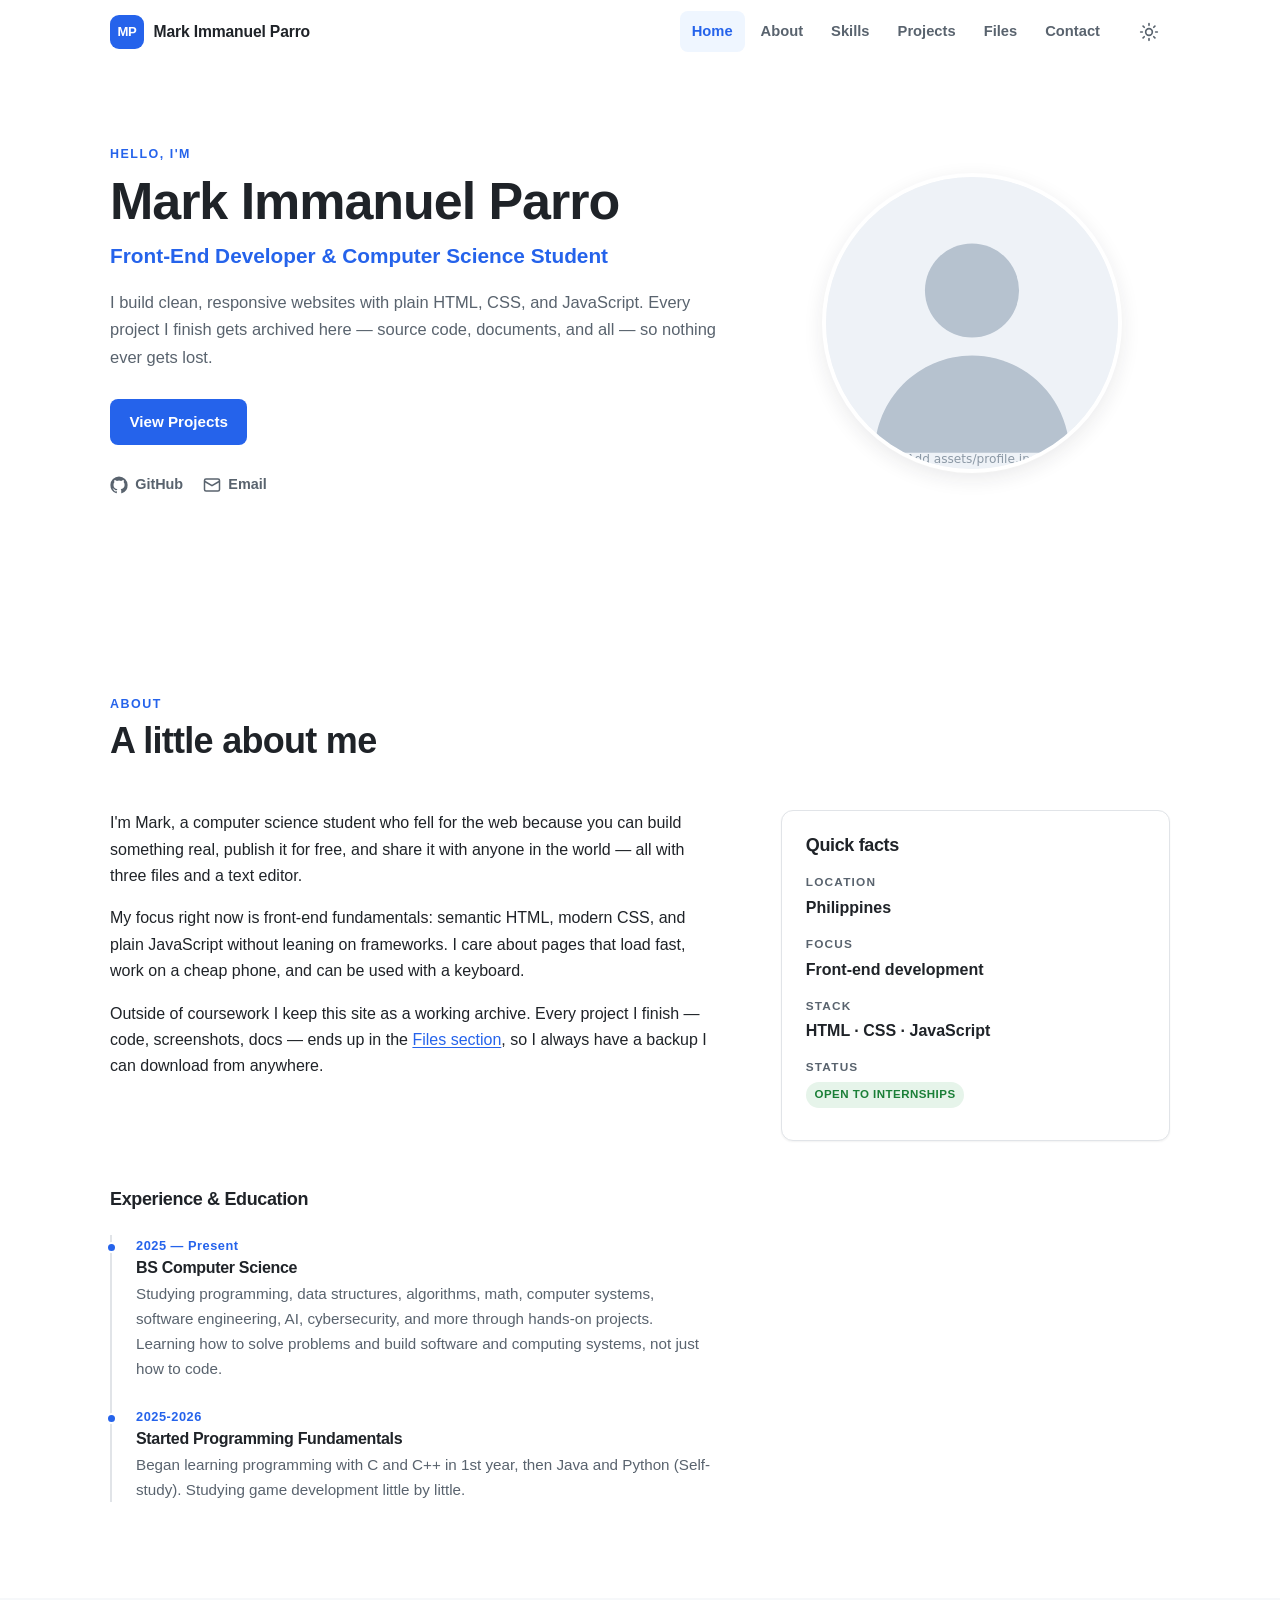
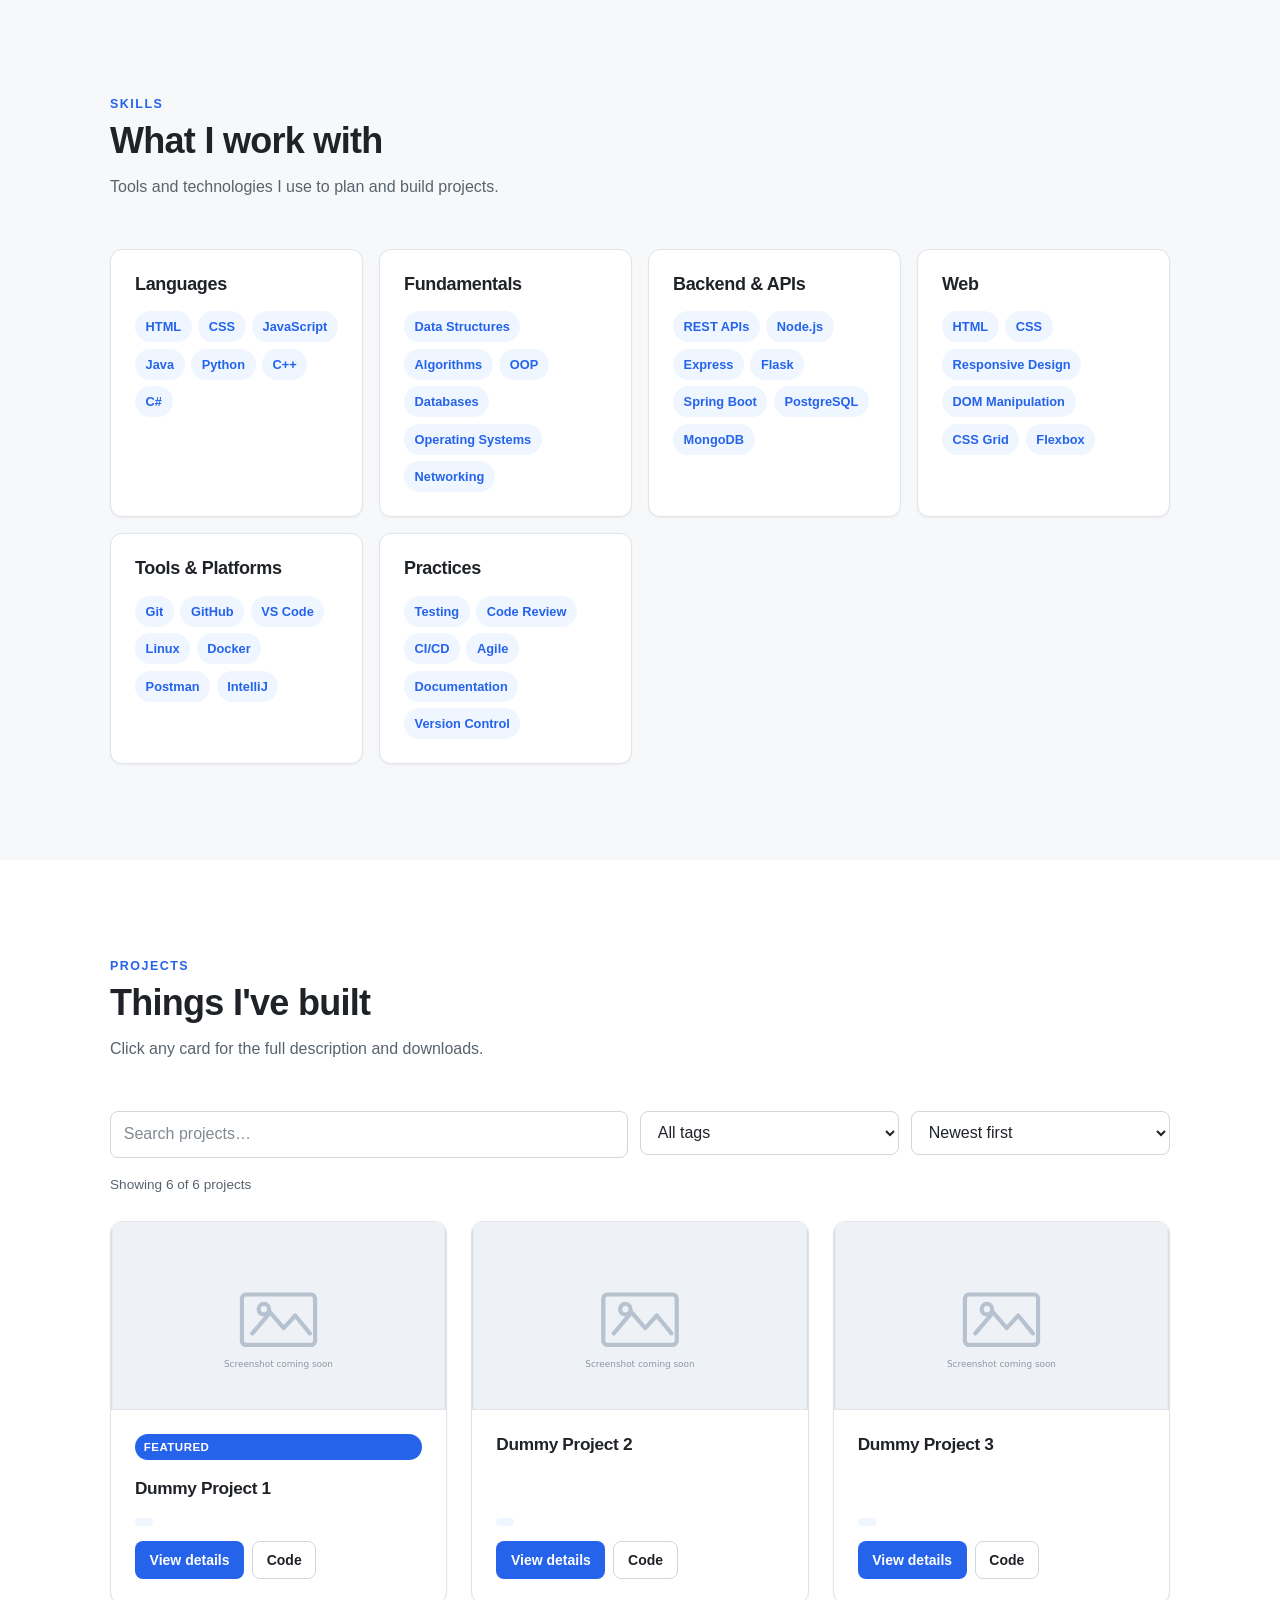
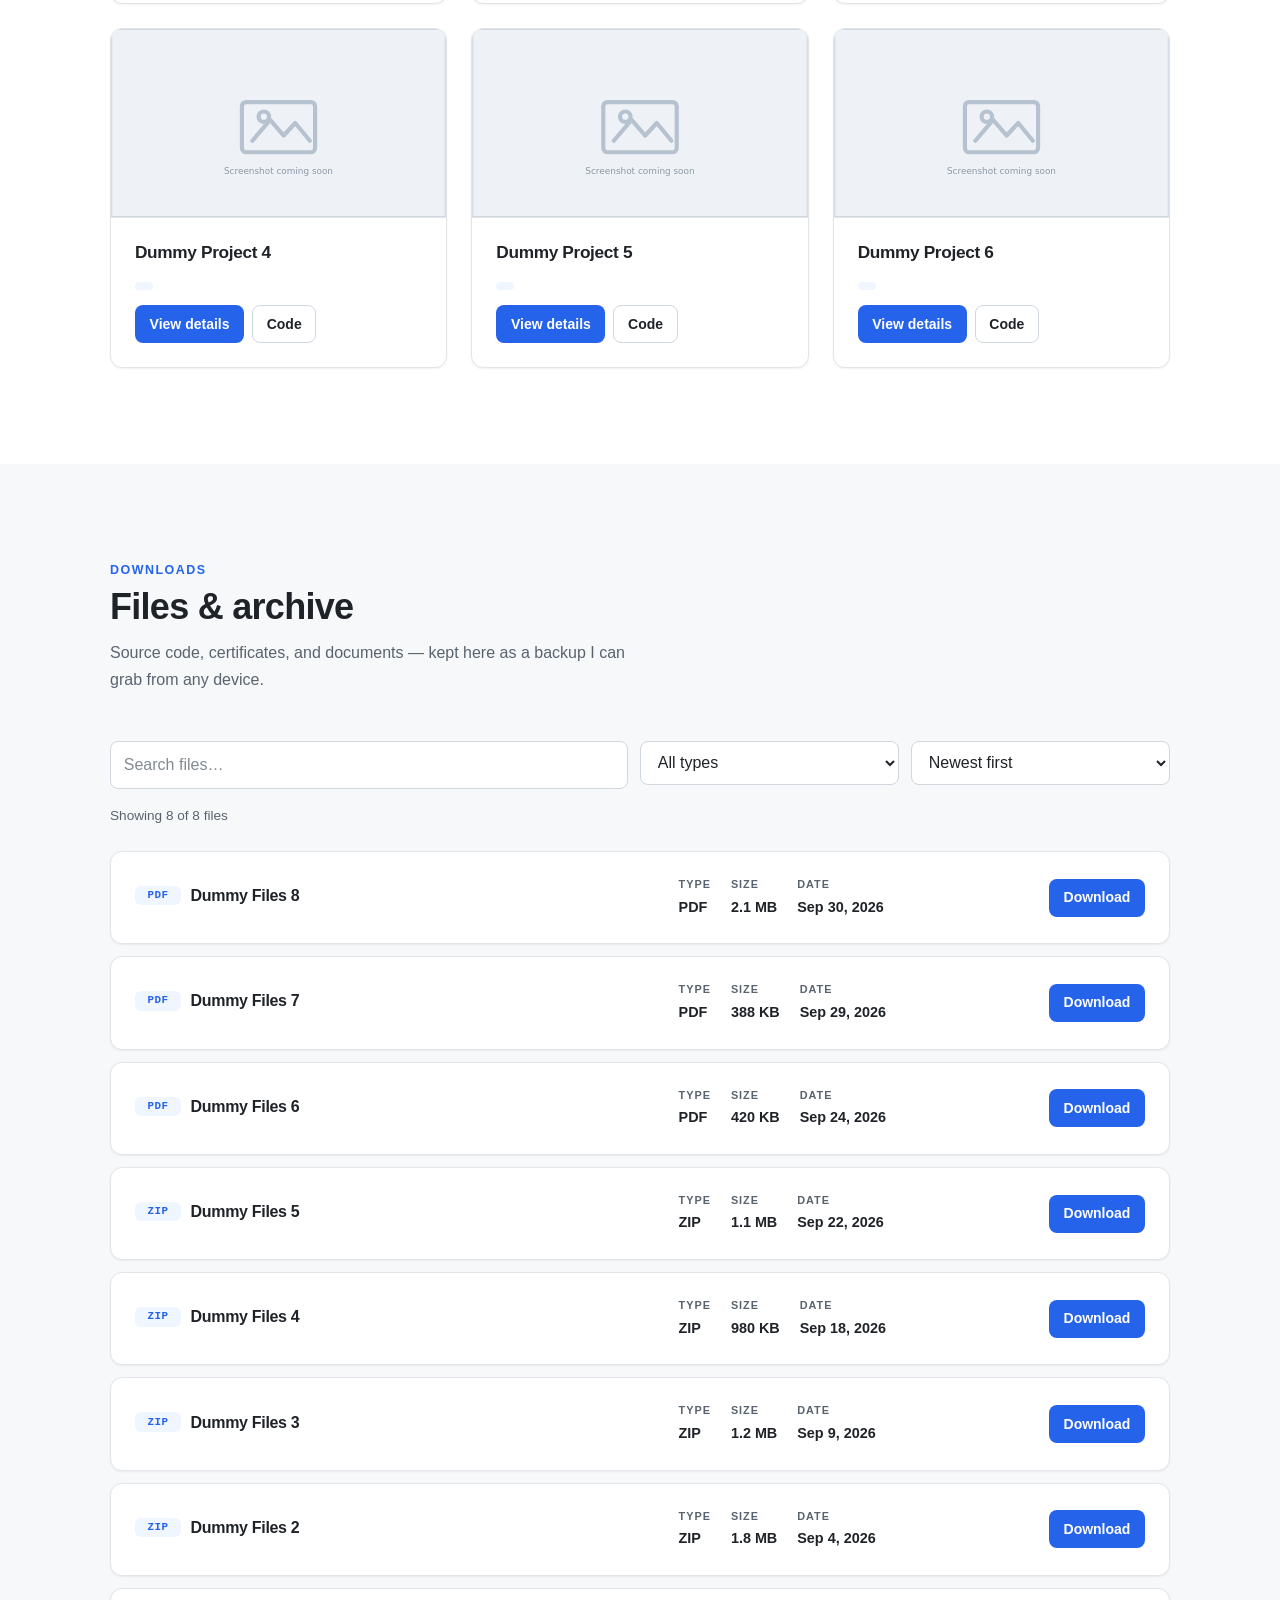
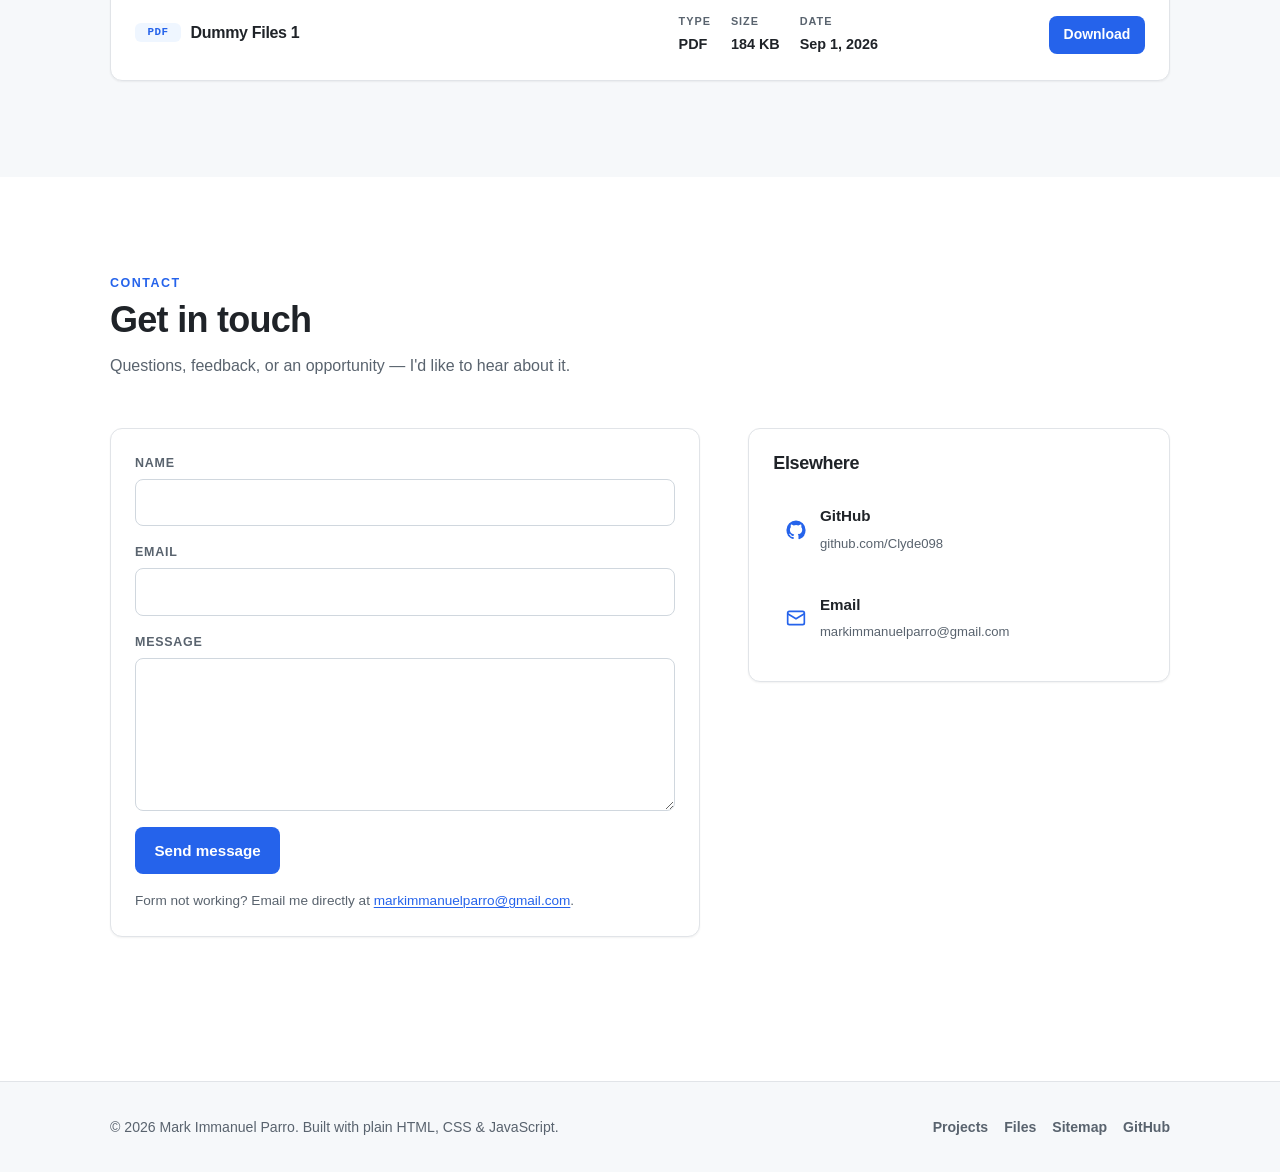
==== index.html @ f6d0ef40 "Edit the Education timeline" ====
<!DOCTYPE html>
<html lang="en" data-theme="light">
<head>
<meta charset="UTF-8">
<meta name="viewport" content="width=device-width, initial-scale=1">
<meta name="google-site-verification" content="AX5b4B7RqhI4Wt1usP9PXgtvCvtYMTf_SaR9fDoRy4A" />
<meta name="msvalidate.01" content="0A69455C599A0DB81CE7D3F5149DE47C" />

<!-- ============ SEO ============ -->
<title>Mark Immanuel Parro — Front-End Developer &amp; CS Student</title>
<meta name="description" content="Portfolio of Mark Immanuel Parro, a front-end developer and computer science student. Browse projects, skills, and download source code, certificates, and documents.">
<meta name="author" content="Mark Immanuel Parro">
<link rel="canonical" href="https://clyde098.github.io/portfolio/portfolio/">

<!-- Open Graph (Facebook, LinkedIn, Discord) -->
<meta property="og:type" content="website">
<meta property="og:url" content="https://clyde098.github.io/portfolio/portfolio/">
<meta property="og:title" content="Mark Immanuel Parro — Front-End Developer &amp; CS Student">
<meta property="og:description" content="Projects, skills, and downloadable files. Built with plain HTML, CSS, and JavaScript.">
<meta property="og:image" content="https://clyde098.github.io/portfolio/portfolio/assets/og-image.jpg">
<meta property="og:image:width" content="1200">
<meta property="og:image:height" content="630">

<!-- Twitter / X -->
<meta name="twitter:card" content="summary_large_image">
<meta name="twitter:title" content="Mark Immanuel Parro — Front-End Developer">
<meta name="twitter:description" content="Projects, skills, and downloadable files.">
<meta name="twitter:image" content="https://clyde098.github.io/portfolio/portfolio/assets/og-image.jpg">

<meta name="theme-color" content="#2563eb">
<link rel="icon" href="assets/favicon.svg" type="image/svg+xml">

<!-- ============ Structured data ============ -->
<script type="application/ld+json">
{
  "@context": "https://schema.org",
  "@type": "Person",
  "name": "Mark Immanuel Parro",
  "url": "https://clyde098.github.io/portfolio/portfolio/",
  "jobTitle": "Front-End Developer & Computer Science Student",
  "sameAs": ["https://github.com/Clyde098"]
}
</script>

<!-- ============ Theme: applied before paint to avoid flash ============ -->
<script>
  (function () {
    try {
      if (localStorage.getItem('theme') === 'dark') {
        document.documentElement.setAttribute('data-theme', 'dark');
      }
    } catch (e) { /* localStorage blocked — stay light */ }
  })();
</script>

<link rel="stylesheet" href="css/style.css">
</head>

<body>

<a class="skip-link" href="#main">Skip to main content</a>

<!-- ================= HEADER ================= -->
<header class="site-header" id="site-header">
  <div class="container header-inner">

    <a href="#home" class="brand" aria-label="Mark Immanuel Parro — back to top">
      <span class="brand-mark" aria-hidden="true">MP</span>
      <span class="brand-text">Mark Immanuel Parro</span>
    </a>

    <nav class="site-nav" id="site-nav" aria-label="Main">
      <ul>
        <li><a href="#home">Home</a></li>
        <li><a href="#about">About</a></li>
        <li><a href="#skills">Skills</a></li>
        <li><a href="#projects">Projects</a></li>
        <li><a href="#files">Files</a></li>
        <li><a href="#contact">Contact</a></li>
      </ul>
    </nav>

    <div class="header-actions">
      <button id="theme-toggle" class="icon-btn" type="button"
              aria-label="Switch to dark mode" aria-pressed="false">
        <svg class="icon-sun" viewBox="0 0 24 24" width="20" height="20" aria-hidden="true"
             fill="none" stroke="currentColor" stroke-width="2" stroke-linecap="round">
          <circle cx="12" cy="12" r="4"/>
          <path d="M12 2v2M12 20v2M4.9 4.9l1.4 1.4M17.7 17.7l1.4 1.4M2 12h2M20 12h2M4.9 19.1l1.4-1.4M17.7 6.3l1.4-1.4"/>
        </svg>
        <svg class="icon-moon" viewBox="0 0 24 24" width="20" height="20" aria-hidden="true"
             fill="none" stroke="currentColor" stroke-width="2" stroke-linecap="round" stroke-linejoin="round">
          <path d="M21 12.8A9 9 0 1 1 11.2 3a7 7 0 0 0 9.8 9.8z"/>
        </svg>
      </button>

      <button id="nav-toggle" class="icon-btn nav-toggle" type="button"
              aria-label="Open menu" aria-expanded="false" aria-controls="site-nav">
        <svg viewBox="0 0 24 24" width="22" height="22" aria-hidden="true"
             fill="none" stroke="currentColor" stroke-width="2" stroke-linecap="round">
          <path d="M3 6h18M3 12h18M3 18h18"/>
        </svg>
      </button>
    </div>

  </div>
</header>

<main id="main">

  <!-- ================= HERO ================= -->
  <section id="home" class="hero">
    <div class="container hero-inner">

      <div class="hero-copy">
        <p class="eyebrow">Hello, I'm</p>
        <h1>Mark Immanuel Parro</h1>
        <p class="hero-role">Front-End Developer &amp; Computer Science Student</p>
        <p class="hero-lead">
          I build clean, responsive websites with plain HTML, CSS, and JavaScript.
          Every project I finish gets archived here — source code, documents, and all —
          so nothing ever gets lost.
        </p>

        <div class="hero-cta">
          <a class="btn btn-primary" href="#projects">View Projects</a>
        </div>

        <ul class="social-list" aria-label="Social links">
          <li>
            <a href="https://github.com/Clyde098" target="_blank" rel="noopener noreferrer">
              <svg viewBox="0 0 24 24" width="18" height="18" aria-hidden="true" fill="currentColor">
                <path d="M12 .5A11.5 11.5 0 0 0 .5 12a11.5 11.5 0 0 0 7.86 10.92c.58.1.79-.25.79-.56v-2c-3.2.7-3.88-1.37-3.88-1.37-.53-1.34-1.3-1.7-1.3-1.7-1.05-.72.08-.7.08-.7 1.17.08 1.79 1.2 1.79 1.2 1.03 1.77 2.7 1.26 3.36.96.1-.75.4-1.26.73-1.55-2.55-.29-5.24-1.28-5.24-5.7 0-1.26.45-2.29 1.19-3.1-.12-.29-.52-1.46.11-3.05 0 0 .97-.31 3.18 1.18a11 11 0 0 1 5.8 0c2.2-1.49 3.17-1.18 3.17-1.18.63 1.59.23 2.76.12 3.05.74.81 1.18 1.84 1.18 3.1 0 4.43-2.69 5.4-5.25 5.69.41.36.78 1.06.78 2.14v3.17c0 .31.2.67.8.56A11.5 11.5 0 0 0 23.5 12 11.5 11.5 0 0 0 12 .5z"/>
              </svg>
              GitHub
            </a>
          </li>
          <li>
            <a href="mailto:markimmanuelparro@gmail.com">
              <svg viewBox="0 0 24 24" width="18" height="18" aria-hidden="true"
                   fill="none" stroke="currentColor" stroke-width="2">
                <rect x="2" y="4" width="20" height="16" rx="2"/>
                <path d="m2 7 10 6 10-6"/>
              </svg>
              Email
            </a>
          </li>
        </ul>
      </div>

      <div class="hero-photo">
        <img src="assets/profile.jpg" alt="Portrait of Mark Immanuel Parro"
             width="360" height="360" fetchpriority="high"
             onerror="this.onerror=null;this.src='assets/avatar-placeholder.svg';">
      </div>

    </div>
  </section>

  <!-- ================= ABOUT ================= -->
  <section id="about" class="section">
    <div class="container">
      <header class="section-head">
        <p class="eyebrow">About</p>
        <h2>A little about me</h2>
      </header>

      <div class="about-grid">
        <div class="about-bio">
          <p>
            I'm Mark, a computer science student who fell for the web because you can
            build something real, publish it for free, and share it with anyone in the
            world — all with three files and a text editor.
          </p>
          <p>
            My focus right now is front-end fundamentals: semantic HTML, modern CSS,
            and plain JavaScript without leaning on frameworks. I care about pages that
            load fast, work on a cheap phone, and can be used with a keyboard.
          </p>
          <p>
            Outside of coursework I keep this site as a working archive. Every project
            I finish — code, screenshots, docs — ends up in the
            <a href="#files">Files section</a>, so I always have a backup I can download
            from anywhere.
          </p>
        </div>

        <aside class="about-facts" aria-label="Quick facts">
          <h3>Quick facts</h3>
          <dl>
            <div><dt>Location</dt><dd>Philippines</dd></div>
            <div><dt>Focus</dt><dd>Front-end development</dd></div>
            <div><dt>Stack</dt><dd>HTML · CSS · JavaScript</dd></div>
            <div><dt>Status</dt><dd><span class="badge badge-open">Open to internships</span></dd></div>
          </dl>
        </aside>
      </div>

      <h3 class="subsection-title">Experience &amp; Education</h3>
      <ol class="timeline">
        <li>
          <span class="timeline-dot" aria-hidden="true"></span>
          <p class="timeline-date">2025 — Present</p>
          <h4>BS Computer Science</h4>
          <p>Studying programming, data structures, algorithms, math, computer systems, software engineering, AI, cybersecurity, and more through hands-on projects. Learning how to solve problems and build software and computing systems, not just how to code.</p>
        </li>
        <li>
          <span class="timeline-dot" aria-hidden="true"></span>
          <p class="timeline-date">2025-2026</p>
          <h4>Started Programming Fundamentals</h4>
          <p>Began learning programming with C and C++ in 1st year, then Java and Python (Self-study). Studying game development little by little.</p>
        </li>
      </ol>
    </div>
  </section>

  <!-- ================= SKILLS ================= -->
  <section id="skills" class="section section-alt">
    <div class="container">
      <header class="section-head">
        <p class="eyebrow">Skills</p>
        <h2>What I work with</h2>
        <p class="section-sub">Tools and technologies I use to plan and build projects.</p>
      </header>

      <div class="skills-grid">
        <article class="skill-card">
          <h3>Languages</h3>
          <ul class="tag-list">
            <li>HTML</li><li>CSS</li><li>JavaScript</li>
            <li>Java</li><li>Python</li><li>C++</li><li>C#</li>
          </ul>
        </article>

        <article class="skill-card">
          <h3>Fundamentals</h3>
          <ul class="tag-list">
            <li>Data Structures</li><li>Algorithms</li><li>OOP</li>
            <li>Databases</li><li>Operating Systems</li><li>Networking</li>
          </ul>
        </article>

        <article class="skill-card">
          <h3>Backend & APIs</h3>
          <ul class="tag-list">
            <li>REST APIs</li><li>Node.js</li><li>Express</li>
            <li>Flask</li><li>Spring Boot</li><li>PostgreSQL</li><li>MongoDB</li>
          </ul>
        </article>

        <article class="skill-card">
          <h3>Web</h3>
          <ul class="tag-list">
            <li>HTML</li><li>CSS</li><li>Responsive Design</li>
            <li>DOM Manipulation</li><li>CSS Grid</li><li>Flexbox</li>
          </ul>
        </article>

        <article class="skill-card">
          <h3>Tools & Platforms</h3>
          <ul class="tag-list">
            <li>Git</li><li>GitHub</li><li>VS Code</li>
            <li>Linux</li><li>Docker</li><li>Postman</li><li>IntelliJ</li>
          </ul>
        </article>

        <article class="skill-card">
          <h3>Practices</h3>
          <ul class="tag-list">
            <li>Testing</li><li>Code Review</li><li>CI/CD</li>
            <li>Agile</li><li>Documentation</li><li>Version Control</li>
          </ul>
        </article>
      </div>
    </div>
  </section>

  <!-- ================= PROJECTS ================= -->
  <section id="projects" class="section">
    <div class="container">
      <header class="section-head">
        <p class="eyebrow">Projects</p>
        <h2>Things I've built</h2>
        <p class="section-sub">Click any card for the full description and downloads.</p>
      </header>

      <div class="controls">
        <div class="field field-grow">
          <label for="project-search" class="sr-only">Search projects</label>
          <input id="project-search" type="search" placeholder="Search projects…" autocomplete="off">
        </div>
        <div class="field">
          <label for="project-filter" class="sr-only">Filter by tag</label>
          <select id="project-filter">
            <option value="all">All tags</option>
          </select>
        </div>
        <div class="field">
          <label for="project-sort" class="sr-only">Sort projects</label>
          <select id="project-sort">
            <option value="newest">Newest first</option>
            <option value="oldest">Oldest first</option>
            <option value="az">Title A–Z</option>
            <option value="za">Title Z–A</option>
          </select>
        </div>
      </div>

      <p class="result-count" id="project-count" role="status" aria-live="polite"></p>

      <div class="project-grid" id="project-grid"></div>

      <p class="empty-state" id="project-empty" hidden>
        No projects match your search. <button type="button" class="link-btn" id="project-reset">Clear filters</button>
      </p>

      <noscript>
        <div class="callout">
          <p><strong>JavaScript is disabled.</strong> You can still browse my work directly on GitHub:</p>
          <ul>
            <li><a href="https://github.com/Clyde098">github.com/Clyde098</a></li>
          </ul>
        </div>
      </noscript>
    </div>
  </section>

  <!-- ================= FILES ================= -->
  <section id="files" class="section section-alt">
    <div class="container">
      <header class="section-head">
        <p class="eyebrow">Downloads</p>
        <h2>Files &amp; archive</h2>
        <p class="section-sub">
          Source code, certificates, and documents — kept here as a backup I can grab from any device.
        </p>
      </header>

      <div class="controls">
        <div class="field field-grow">
          <label for="file-search" class="sr-only">Search files</label>
          <input id="file-search" type="search" placeholder="Search files…" autocomplete="off">
        </div>
        <div class="field">
          <label for="file-filter" class="sr-only">Filter by type</label>
          <select id="file-filter">
            <option value="all">All types</option>
          </select>
        </div>
        <div class="field">
          <label for="file-sort" class="sr-only">Sort files</label>
          <select id="file-sort">
            <option value="newest">Newest first</option>
            <option value="oldest">Oldest first</option>
            <option value="az">Name A–Z</option>
            <option value="za">Name Z–A</option>
          </select>
        </div>
      </div>

      <p class="result-count" id="file-count" role="status" aria-live="polite"></p>

      <ul class="file-list" id="file-list"></ul>

      <p class="empty-state" id="file-empty" hidden>
        No files match your search. <button type="button" class="link-btn" id="file-reset">Clear filters</button>
      </p>

      <noscript>
        <div class="callout">
          <p><strong>JavaScript is disabled.</strong> Browse all files in the repository:</p>
          <ul>
            <li><a href="https://github.com/Clyde098/portfolio/tree/main/files">files/ folder on GitHub</a></li>
          </ul>
        </div>
      </noscript>
    </div>
  </section>

  <!-- ================= CONTACT ================= -->
  <section id="contact" class="section">
    <div class="container">
      <header class="section-head">
        <p class="eyebrow">Contact</p>
        <h2>Get in touch</h2>
        <p class="section-sub">Questions, feedback, or an opportunity — I'd like to hear about it.</p>
      </header>

      <div class="contact-grid">

        <!--
          FORMSPREE / FORMSUBMIT NOTE:
          Replace "markimmanuelparro@gmail.com" below with your real email.
          First submission sends you a confirmation email — click it once, done.
          Free forever, no account, no card.
        -->
        <form class="contact-form"
              action="https://formsubmit.co/markimmanuelparro@gmail.com"
              method="POST">

          <input type="hidden" name="_subject" value="New message from your portfolio">
          <input type="hidden" name="_captcha" value="false">
          <input type="hidden" name="_template" value="table">
          <input type="hidden" name="_next" value="https://clyde098.github.io/portfolio/portfolio/?sent=1">
          <!-- honeypot: bots fill this, humans never see it -->
          <input type="text" name="_honey" style="display:none" tabindex="-1" autocomplete="off">

          <div class="field">
            <label for="cf-name">Name</label>
            <input id="cf-name" name="name" type="text" required autocomplete="name">
          </div>
          <div class="field">
            <label for="cf-email">Email</label>
            <input id="cf-email" name="email" type="email" required autocomplete="email">
          </div>
          <div class="field">
            <label for="cf-message">Message</label>
            <textarea id="cf-message" name="message" rows="5" required></textarea>
          </div>

          <button class="btn btn-primary" type="submit">Send message</button>

          <p class="form-note">
            Form not working? Email me directly at
            <a href="mailto:markimmanuelparro@gmail.com">markimmanuelparro@gmail.com</a>.
          </p>
        </form>

        <aside class="contact-side" aria-label="Other ways to reach me">
          <h3>Elsewhere</h3>
          <ul class="contact-links">
            <li>
              <a href="https://github.com/Clyde098" target="_blank" rel="noopener noreferrer">
                <svg viewBox="0 0 24 24" width="20" height="20" aria-hidden="true" fill="currentColor">
                  <path d="M12 .5A11.5 11.5 0 0 0 .5 12a11.5 11.5 0 0 0 7.86 10.92c.58.1.79-.25.79-.56v-2c-3.2.7-3.88-1.37-3.88-1.37-.53-1.34-1.3-1.7-1.3-1.7-1.05-.72.08-.7.08-.7 1.17.08 1.79 1.2 1.79 1.2 1.03 1.77 2.7 1.26 3.36.96.1-.75.4-1.26.73-1.55-2.55-.29-5.24-1.28-5.24-5.7 0-1.26.45-2.29 1.19-3.1-.12-.29-.52-1.46.11-3.05 0 0 .97-.31 3.18 1.18a11 11 0 0 1 5.8 0c2.2-1.49 3.17-1.18 3.17-1.18.63 1.59.23 2.76.12 3.05.74.81 1.18 1.84 1.18 3.1 0 4.43-2.69 5.4-5.25 5.69.41.36.78 1.06.78 2.14v3.17c0 .31.2.67.8.56A11.5 11.5 0 0 0 23.5 12 11.5 11.5 0 0 0 12 .5z"/>
                </svg>
                <span><strong>GitHub</strong><br><small>github.com/Clyde098</small></span>
              </a>
            </li>
            <li>
              <a href="mailto:markimmanuelparro@gmail.com">
                <svg viewBox="0 0 24 24" width="20" height="20" aria-hidden="true"
                     fill="none" stroke="currentColor" stroke-width="2">
                  <rect x="2" y="4" width="20" height="16" rx="2"/>
                  <path d="m2 7 10 6 10-6"/>
                </svg>
                <span><strong>Email</strong><br><small>markimmanuelparro@gmail.com</small></span>
              </a>
            </li>
          </ul>
        </aside>

      </div>
    </div>
  </section>

</main>

<!-- ================= FOOTER ================= -->
<footer class="site-footer">
  <div class="container footer-inner">
    <p>&copy; <span id="year">2026</span> Mark Immanuel Parro. Built with plain HTML, CSS &amp; JavaScript.</p>
    <nav aria-label="Footer">
      <ul>
        <li><a href="#projects">Projects</a></li>
        <li><a href="#files">Files</a></li>
        <li><a href="sitemap.xml">Sitemap</a></li>
        <li><a href="https://github.com/Clyde098" target="_blank" rel="noopener noreferrer">GitHub</a></li>
      </ul>
    </nav>
  </div>
</footer>

<!-- ================= PROJECT MODAL ================= -->
<dialog id="project-modal" class="modal" aria-labelledby="modal-title">
  <div class="modal-inner">
    <button type="button" class="modal-close" id="modal-close" aria-label="Close project details">
      <svg viewBox="0 0 24 24" width="20" height="20" aria-hidden="true"
           fill="none" stroke="currentColor" stroke-width="2" stroke-linecap="round">
        <path d="M18 6 6 18M6 6l12 12"/>
      </svg>
    </button>
    <div class="modal-body" id="modal-body"></div>
  </div>
</dialog>

<script src="js/data.js"></script>
<script src="js/theme.js"></script>
<script src="js/main.js"></script>
</body>
</html>
---- css/style.css ----
/* ==========================================================================
   Mark Immanuel Parro — Portfolio
   --------------------------------------------------------------------------
   1.  Design tokens
   2.  Reset & base
   3.  Layout primitives
   4.  Buttons, tags, badges
   5.  Header & navigation
   6.  Hero
   7.  Sections (about, skills, timeline)
   8.  Controls (search / filter / sort)
   9.  Projects
   10. Files
   11. Modal
   12. Contact
   13. Footer
   14. Utilities
   15. Motion & print
   ========================================================================== */


/* ==========================================================================
   1. DESIGN TOKENS
   Change --accent and the entire site re-themes. Both palettes pass WCAG AA.
   ========================================================================== */
:root {
  --bg:           #ffffff;
  --bg-alt:       #f6f8fa;
  --surface:      #ffffff;
  --border:       #e1e4e8;
  --border-strong:#d0d7de;
  --text:         #1f2328;
  --text-muted:   #59636e;

  --accent:       #2563eb;
  --accent-hover: #1d4ed8;
  --accent-soft:  #eff6ff;
  --accent-text:  #ffffff;

  --success:      #1a7f37;
  --success-soft: #e6f4ea;

  --shadow-sm: 0 1px 2px rgba(31, 35, 40, .06);
  --shadow-md: 0 6px 20px rgba(31, 35, 40, .09);

  --radius:    12px;
  --radius-sm: 8px;
  --radius-pill: 999px;

  --sp-1: .5rem;
  --sp-2: 1rem;
  --sp-3: 1.5rem;
  --sp-4: 2rem;
  --sp-5: 3rem;
  --sp-6: 4rem;

  --container: 1100px;
  --header-h: 64px;

  --font-sans: -apple-system, BlinkMacSystemFont, "Segoe UI", Roboto,
               "Helvetica Neue", Arial, "Noto Sans", sans-serif;
  --font-mono: ui-monospace, SFMono-Regular, "SF Mono", Menlo, Consolas,
               "Liberation Mono", monospace;

  --transition: 180ms ease;
}

[data-theme="dark"] {
  --bg:           #0d1117;
  --bg-alt:       #161b22;
  --surface:      #161b22;
  --border:       #30363d;
  --border-strong:#3d444d;
  --text:         #e6edf3;
  --text-muted:   #9198a1;

  --accent:       #58a6ff;
  --accent-hover: #79c0ff;
  --accent-soft:  #0c2d6b;
  --accent-text:  #0d1117;

  --success:      #3fb950;
  --success-soft: #0f2f1a;

  --shadow-sm: 0 1px 2px rgba(0, 0, 0, .5);
  --shadow-md: 0 6px 20px rgba(0, 0, 0, .55);
}


/* ==========================================================================
   2. RESET & BASE
   ========================================================================== */
*, *::before, *::after { box-sizing: border-box; }

* { margin: 0; }

html {
  scroll-behavior: smooth;
  scroll-padding-top: calc(var(--header-h) + 12px);
  -webkit-text-size-adjust: 100%;
}

body {
  background: var(--bg);
  color: var(--text);
  font-family: var(--font-sans);
  font-size: 1rem;
  line-height: 1.65;
  -webkit-font-smoothing: antialiased;
  overflow-x: hidden;
}

body.modal-open { overflow: hidden; }

img, svg, video { display: block; max-width: 100%; height: auto; }

h1, h2, h3, h4 { line-height: 1.2; font-weight: 700; letter-spacing: -.02em; }
h1 { font-size: clamp(2rem, 6vw, 3.25rem); }
h2 { font-size: clamp(1.6rem, 4vw, 2.25rem); }
h3 { font-size: 1.125rem; }
h4 { font-size: 1rem; }

p { max-width: 68ch; }

a { color: var(--accent); text-decoration-thickness: 1px; text-underline-offset: 2px; }
a:hover { color: var(--accent-hover); }

ul, ol { padding-left: 1.15rem; }

button, input, select, textarea { font: inherit; color: inherit; }

button { cursor: pointer; background: none; border: none; }

:focus-visible {
  outline: 3px solid var(--accent);
  outline-offset: 2px;
  border-radius: 4px;
}

::selection { background: var(--accent); color: var(--accent-text); }


/* ==========================================================================
   3. LAYOUT PRIMITIVES
   ========================================================================== */
.container {
  width: 100%;
  max-width: var(--container);
  margin-inline: auto;
  padding-inline: 1.25rem;
}

.section { padding-block: clamp(3rem, 8vw, 6rem); }
.section-alt { background: var(--bg-alt); }

.section-head { margin-bottom: clamp(1.75rem, 4vw, 3rem); max-width: 60ch; }
.section-head h2 { margin-top: .25rem; }

.eyebrow {
  font-size: .78rem;
  font-weight: 700;
  letter-spacing: .12em;
  text-transform: uppercase;
  color: var(--accent);
  max-width: none;
}

.section-sub { color: var(--text-muted); margin-top: .75rem; }

.subsection-title { margin-top: var(--sp-5); margin-bottom: var(--sp-3); }


/* ==========================================================================
   4. BUTTONS, TAGS, BADGES
   ========================================================================== */
.btn {
  display: inline-flex;
  align-items: center;
  justify-content: center;
  gap: .5rem;
  min-height: 44px;                /* comfortable tap target */
  padding: .6rem 1.15rem;
  border-radius: var(--radius-sm);
  border: 1px solid transparent;
  font-weight: 600;
  font-size: .95rem;
  text-decoration: none;
  white-space: nowrap;
  transition: background var(--transition), color var(--transition),
              border-color var(--transition), transform var(--transition);
}
.btn:active { transform: translateY(1px); }

.btn-primary { background: var(--accent); color: var(--accent-text); }
.btn-primary:hover { background: var(--accent-hover); color: var(--accent-text); }

.btn-ghost {
  background: transparent;
  color: var(--text);
  border-color: var(--border-strong);
}
.btn-ghost:hover { background: var(--bg-alt); color: var(--text); border-color: var(--accent); }

.btn-sm { min-height: 38px; padding: .4rem .85rem; font-size: .875rem; }

.link-btn {
  color: var(--accent);
  font-weight: 600;
  text-decoration: underline;
  padding: 0;
}

.tag-list {
  display: flex;
  flex-wrap: wrap;
  gap: .4rem;
  list-style: none;
  padding: 0;
  margin: 0;
}
.tag-list li {
  font-size: .8rem;
  font-weight: 600;
  padding: .25rem .6rem;
  border-radius: var(--radius-pill);
  background: var(--accent-soft);
  color: var(--accent);
  border: 1px solid transparent;
}
[data-theme="dark"] .tag-list li { border-color: var(--border); }
.tag-list--sm li { font-size: .74rem; padding: .2rem .5rem; }

.badge {
  display: inline-block;
  font-size: .72rem;
  font-weight: 700;
  letter-spacing: .04em;
  text-transform: uppercase;
  padding: .22rem .55rem;
  border-radius: var(--radius-pill);
  margin-bottom: .5rem;
}
.badge-featured { background: var(--accent); color: var(--accent-text); }
.badge-open { background: var(--success-soft); color: var(--success); }


/* ==========================================================================
   5. HEADER & NAVIGATION
   ========================================================================== */
.site-header {
  position: sticky;
  top: 0;
  z-index: 100;
  height: var(--header-h);
  background: color-mix(in srgb, var(--bg) 88%, transparent);
  backdrop-filter: blur(10px);
  -webkit-backdrop-filter: blur(10px);
  border-bottom: 1px solid transparent;
  transition: border-color var(--transition), box-shadow var(--transition);
}
.site-header.is-scrolled {
  border-bottom-color: var(--border);
  box-shadow: var(--shadow-sm);
}
/* Fallback for browsers without color-mix() */
@supports not (background: color-mix(in srgb, red 50%, blue)) {
  .site-header { background: var(--bg); }
}

.header-inner {
  height: 100%;
  display: flex;
  align-items: center;
  gap: var(--sp-2);
}

.brand {
  display: inline-flex;
  align-items: center;
  gap: .6rem;
  text-decoration: none;
  color: var(--text);
  font-weight: 700;
  margin-right: auto;
}
.brand-mark {
  display: grid;
  place-items: center;
  width: 34px; height: 34px;
  border-radius: 9px;
  background: var(--accent);
  color: var(--accent-text);
  font-size: .82rem;
  font-weight: 800;
  letter-spacing: -.02em;
  flex: none;
}
.brand-text { font-size: .98rem; letter-spacing: -.01em; }
@media (max-width: 420px) { .brand-text { display: none; } }

.site-nav ul {
  display: flex;
  gap: .25rem;
  list-style: none;
  padding: 0; margin: 0;
}
.site-nav a {
  display: block;
  padding: .5rem .75rem;
  border-radius: var(--radius-sm);
  color: var(--text-muted);
  text-decoration: none;
  font-weight: 600;
  font-size: .92rem;
  transition: color var(--transition), background var(--transition);
}
.site-nav a:hover { color: var(--text); background: var(--bg-alt); }
.site-nav a.is-active { color: var(--accent); background: var(--accent-soft); }

.header-actions { display: flex; align-items: center; gap: .25rem; }

.icon-btn {
  display: grid;
  place-items: center;
  width: 42px; height: 42px;
  border-radius: var(--radius-sm);
  color: var(--text-muted);
  transition: background var(--transition), color var(--transition);
}
.icon-btn:hover { background: var(--bg-alt); color: var(--text); }

/* theme icon swap */
.icon-moon { display: none; }
[data-theme="dark"] .icon-sun  { display: none; }
[data-theme="dark"] .icon-moon { display: block; }

/* ---- mobile nav panel ---- */
.nav-toggle { display: grid; }

@media (max-width: 899px) {
  .site-nav {
    position: fixed;
    top: var(--header-h);
    left: 0; right: 0;
    background: var(--bg);
    border-bottom: 1px solid var(--border);
    box-shadow: var(--shadow-md);
    padding: .75rem 1.25rem 1.25rem;
    max-height: calc(100dvh - var(--header-h));
    overflow-y: auto;
    opacity: 0;
    visibility: hidden;
    transform: translateY(-10px);
    transition: opacity var(--transition), transform var(--transition),
                visibility var(--transition);
  }
  .site-header.nav-open .site-nav {
    opacity: 1;
    visibility: visible;
    transform: translateY(0);
  }
  .site-nav ul { flex-direction: column; gap: .15rem; }
  .site-nav a { padding: .8rem .75rem; font-size: 1rem; }
}

@media (min-width: 900px) {
  .nav-toggle { display: none; }
}


/* ==========================================================================
   6. HERO
   ========================================================================== */
.hero { padding-block: clamp(2.5rem, 7vw, 5rem) clamp(3rem, 8vw, 6rem); }

.hero-inner {
  display: grid;
  gap: var(--sp-4);
  align-items: center;
}
@media (min-width: 860px) {
  .hero-inner { grid-template-columns: 1.4fr .9fr; gap: var(--sp-5); }
}

.hero h1 { margin-top: .35rem; }

.hero-role {
  font-size: clamp(1.05rem, 2.4vw, 1.3rem);
  font-weight: 600;
  color: var(--accent);
  margin-top: .4rem;
}

.hero-lead {
  margin-top: 1rem;
  color: var(--text-muted);
  font-size: 1.03rem;
}

.hero-cta {
  display: flex;
  flex-wrap: wrap;
  gap: .75rem;
  margin-top: 1.75rem;
}

.social-list {
  display: flex;
  flex-wrap: wrap;
  gap: 1.25rem;
  list-style: none;
  padding: 0;
  margin-top: 1.75rem;
}
.social-list a {
  display: inline-flex;
  align-items: center;
  gap: .45rem;
  color: var(--text-muted);
  text-decoration: none;
  font-weight: 600;
  font-size: .9rem;
}
.social-list a:hover { color: var(--accent); }

.hero-photo { justify-self: center; }
.hero-photo img {
  width: min(300px, 70vw);
  aspect-ratio: 1;
  object-fit: cover;
  border-radius: 50%;
  border: 4px solid var(--surface);
  box-shadow: var(--shadow-md);
  background: var(--bg-alt);
}


/* ==========================================================================
   7. SECTIONS — about, skills, timeline
   ========================================================================== */
.about-grid {
  display: grid;
  gap: var(--sp-4);
}
@media (min-width: 860px) {
  .about-grid { grid-template-columns: 1.6fr 1fr; gap: var(--sp-5); }
}
.about-bio p + p { margin-top: 1rem; }

.about-facts {
  background: var(--surface);
  border: 1px solid var(--border);
  border-radius: var(--radius);
  padding: var(--sp-3);
  box-shadow: var(--shadow-sm);
  align-self: start;
}
.about-facts h3 { margin-bottom: var(--sp-2); }
.about-facts dl { display: grid; gap: .85rem; margin: 0; }
.about-facts dt {
  font-size: .74rem;
  font-weight: 700;
  letter-spacing: .1em;
  text-transform: uppercase;
  color: var(--text-muted);
}
.about-facts dd { margin: .15rem 0 0; font-weight: 600; }

/* timeline */
.timeline {
  list-style: none;
  padding: 0 0 0 1.5rem;
  margin: 0;
  border-left: 2px solid var(--border);
}
.timeline li { position: relative; padding-bottom: var(--sp-3); }
.timeline li:last-child { padding-bottom: 0; }
.timeline-dot {
  position: absolute;
  left: -1.5rem;
  top: .45rem;
  width: 11px; height: 11px;
  margin-left: -6.5px;
  border-radius: 50%;
  background: var(--accent);
  border: 2px solid var(--bg);
}
.timeline-date {
  font-size: .8rem;
  font-weight: 700;
  color: var(--accent);
  letter-spacing: .04em;
  max-width: none;
}
.timeline h4 { margin-top: .15rem; }
.timeline p:not(.timeline-date) { color: var(--text-muted); font-size: .95rem; margin-top: .25rem; }

/* skills */
.skills-grid {
  display: grid;
  gap: var(--sp-2);
  grid-template-columns: 1fr;
}
@media (min-width: 600px) { .skills-grid { grid-template-columns: repeat(2, 1fr); } }
@media (min-width: 1000px) { .skills-grid { grid-template-columns: repeat(4, 1fr); } }

.skill-card {
  background: var(--surface);
  border: 1px solid var(--border);
  border-radius: var(--radius);
  padding: var(--sp-3);
  box-shadow: var(--shadow-sm);
  transition: transform var(--transition), box-shadow var(--transition),
              border-color var(--transition);
}
.skill-card:hover {
  transform: translateY(-3px);
  box-shadow: var(--shadow-md);
  border-color: var(--border-strong);
}
.skill-card h3 { margin-bottom: var(--sp-2); }


/* ==========================================================================
   8. CONTROLS — search / filter / sort
   ========================================================================== */
.controls {
  display: grid;
  gap: .75rem;
  grid-template-columns: 1fr;
  margin-bottom: var(--sp-2);
}
@media (min-width: 700px) {
  .controls { grid-template-columns: minmax(0, 2fr) minmax(0, 1fr) minmax(0, 1fr); }
}

.field { display: flex; flex-direction: column; gap: .35rem; }
.field-grow { min-width: 0; }

.field label {
  font-size: .78rem;
  font-weight: 700;
  letter-spacing: .06em;
  text-transform: uppercase;
  color: var(--text-muted);
}

.field input,
.field select,
.field textarea {
  width: 100%;
  min-height: 44px;
  padding: .6rem .8rem;
  background: var(--surface);
  border: 1px solid var(--border-strong);
  border-radius: var(--radius-sm);
  color: var(--text);
  transition: border-color var(--transition), box-shadow var(--transition);
}
.field textarea { min-height: auto; resize: vertical; }
.field input:focus,
.field select:focus,
.field textarea:focus {
  outline: none;
  border-color: var(--accent);
  box-shadow: 0 0 0 3px var(--accent-soft);
}
.field input::placeholder { color: var(--text-muted); opacity: .75; }

.result-count {
  font-size: .85rem;
  color: var(--text-muted);
  margin-bottom: var(--sp-3);
  max-width: none;
  min-height: 1.2em;
}

.empty-state,
.callout {
  padding: var(--sp-3);
  background: var(--surface);
  border: 1px dashed var(--border-strong);
  border-radius: var(--radius);
  color: var(--text-muted);
  text-align: center;
}
.callout { text-align: left; margin-top: var(--sp-3); }
.callout ul { margin-top: .5rem; }


/* ==========================================================================
   9. PROJECTS
   ========================================================================== */
.project-grid {
  display: grid;
  gap: var(--sp-3);
  grid-template-columns: 1fr;
}
@media (min-width: 640px)  { .project-grid { grid-template-columns: repeat(2, 1fr); } }
@media (min-width: 1000px) { .project-grid { grid-template-columns: repeat(3, 1fr); } }

.project-card {
  display: flex;
  flex-direction: column;
  background: var(--surface);
  border: 1px solid var(--border);
  border-radius: var(--radius);
  overflow: hidden;
  box-shadow: var(--shadow-sm);
  cursor: pointer;
  transition: transform var(--transition), box-shadow var(--transition),
              border-color var(--transition);
}
.project-card:hover {
  transform: translateY(-4px);
  box-shadow: var(--shadow-md);
  border-color: var(--border-strong);
}
.project-card:focus-within { border-color: var(--accent); }

.project-card__media {
  aspect-ratio: 16 / 9;
  background: var(--bg-alt);
  overflow: hidden;
  border-bottom: 1px solid var(--border);
}
.project-card__media img {
  width: 100%; height: 100%;
  object-fit: cover;
  transition: transform 400ms ease;
}
.project-card:hover .project-card__media img { transform: scale(1.04); }

.project-card__body {
  display: flex;
  flex-direction: column;
  gap: .6rem;
  padding: var(--sp-3);
  flex: 1;
}
.project-card__title { font-size: 1.08rem; }
.project-card__summary { color: var(--text-muted); font-size: .92rem; flex: 1; }

.project-card__actions {
  display: flex;
  flex-wrap: wrap;
  gap: .5rem;
  margin-top: .35rem;
  position: relative;
  z-index: 2;
}


/* ==========================================================================
   10. FILES
   ========================================================================== */
.file-list {
  list-style: none;
  padding: 0;
  margin: 0;
  display: grid;
  gap: .75rem;
}

.file-item {
  display: grid;
  gap: .85rem;
  padding: var(--sp-3);
  background: var(--surface);
  border: 1px solid var(--border);
  border-radius: var(--radius);
  box-shadow: var(--shadow-sm);
  transition: border-color var(--transition), box-shadow var(--transition);
}
.file-item:hover { border-color: var(--border-strong); box-shadow: var(--shadow-md); }

@media (min-width: 900px) {
  .file-item {
    grid-template-columns: minmax(0, 3fr) minmax(0, 2fr) auto;
    align-items: center;
    gap: var(--sp-3);
  }
}

.file-item__name {
  display: flex;
  align-items: center;
  gap: .6rem;
  font-size: 1rem;
  flex-wrap: wrap;
}
.file-item__desc { color: var(--text-muted); font-size: .9rem; margin-top: .25rem; }

.file-icon {
  display: inline-grid;
  place-items: center;
  min-width: 46px;
  padding: .2rem .5rem;
  font-family: var(--font-mono);
  font-size: .68rem;
  font-weight: 700;
  letter-spacing: .04em;
  border-radius: 6px;
  background: var(--accent-soft);
  color: var(--accent);
  flex: none;
}

.file-item__meta {
  display: flex;
  flex-wrap: wrap;
  gap: 1.25rem;
  margin: 0;
}
.file-item__meta dt {
  font-size: .68rem;
  font-weight: 700;
  letter-spacing: .09em;
  text-transform: uppercase;
  color: var(--text-muted);
}
.file-item__meta dd { margin: .1rem 0 0; font-weight: 600; font-size: .9rem; }

.file-item__dl { justify-self: start; }
@media (min-width: 900px) { .file-item__dl { justify-self: end; } }


/* ==========================================================================
   11. MODAL
   ========================================================================== */
.modal {
  width: min(760px, calc(100vw - 2rem));
  max-height: min(88vh, 900px);
  padding: 0;
  border: 1px solid var(--border);
  border-radius: var(--radius);
  background: var(--bg);
  color: var(--text);
  box-shadow: var(--shadow-md);
  overflow: hidden;
}
.modal::backdrop {
  background: rgba(0, 0, 0, .55);
  backdrop-filter: blur(2px);
}

.modal-inner { position: relative; max-height: inherit; overflow-y: auto; }

.modal-close {
  position: absolute;
  top: .75rem; right: .75rem;
  z-index: 3;
  display: grid;
  place-items: center;
  width: 40px; height: 40px;
  border-radius: var(--radius-sm);
  background: var(--bg);
  border: 1px solid var(--border);
  color: var(--text-muted);
  transition: background var(--transition), color var(--transition);
}
.modal-close:hover { background: var(--bg-alt); color: var(--text); }

.modal-body { padding: var(--sp-4) var(--sp-3) var(--sp-3); }
@media (min-width: 640px) { .modal-body { padding: var(--sp-5) var(--sp-4) var(--sp-4); } }

.modal-head { padding-right: 3rem; }
.modal-head h3 { font-size: clamp(1.3rem, 3.5vw, 1.75rem); margin-top: .25rem; }
.modal-summary { color: var(--text-muted); margin-top: .5rem; font-size: 1.02rem; }

.modal-gallery {
  display: grid;
  gap: .6rem;
  margin: var(--sp-3) 0;
  grid-template-columns: repeat(auto-fit, minmax(200px, 1fr));
}
.modal-gallery img {
  width: 100%;
  border-radius: var(--radius-sm);
  border: 1px solid var(--border);
  background: var(--bg-alt);
}

.modal-desc { margin-top: var(--sp-3); }
.modal-body h4 {
  margin-top: var(--sp-3);
  margin-bottom: .6rem;
  font-size: .78rem;
  letter-spacing: .1em;
  text-transform: uppercase;
  color: var(--text-muted);
}

.modal-list { display: grid; gap: .4rem; color: var(--text-muted); }
.modal-list li::marker { color: var(--accent); }

.modal-downloads { list-style: none; padding: 0; display: grid; gap: .5rem; }
.modal-downloads a {
  display: flex;
  justify-content: space-between;
  align-items: center;
  gap: 1rem;
  padding: .7rem .9rem;
  border: 1px solid var(--border);
  border-radius: var(--radius-sm);
  background: var(--bg-alt);
  text-decoration: none;
  color: var(--text);
  font-weight: 600;
  font-size: .92rem;
  transition: border-color var(--transition), background var(--transition);
}
.modal-downloads a:hover { border-color: var(--accent); color: var(--accent); }
.modal-downloads small { color: var(--text-muted); font-weight: 500; }

.modal-actions {
  display: flex;
  flex-wrap: wrap;
  gap: .6rem;
  margin-top: var(--sp-4);
  padding-top: var(--sp-3);
  border-top: 1px solid var(--border);
}


/* ==========================================================================
   12. CONTACT
   ========================================================================== */
.contact-grid { display: grid; gap: var(--sp-4); }
@media (min-width: 860px) {
  .contact-grid { grid-template-columns: 1.4fr 1fr; gap: var(--sp-5); }
}

.contact-form {
  display: grid;
  gap: var(--sp-2);
  background: var(--surface);
  border: 1px solid var(--border);
  border-radius: var(--radius);
  padding: var(--sp-3);
  box-shadow: var(--shadow-sm);
}
.contact-form .btn { justify-self: start; }

.form-note { font-size: .85rem; color: var(--text-muted); }
.form-success {
  padding: .8rem 1rem;
  border-radius: var(--radius-sm);
  background: var(--success-soft);
  color: var(--success);
  font-weight: 600;
  margin-bottom: var(--sp-2);
}

.contact-side {
  background: var(--surface);
  border: 1px solid var(--border);
  border-radius: var(--radius);
  padding: var(--sp-3);
  box-shadow: var(--shadow-sm);
  align-self: start;
}
.contact-side h3 { margin-bottom: var(--sp-2); }

.contact-links { list-style: none; padding: 0; display: grid; gap: .6rem; }
.contact-links a {
  display: flex;
  align-items: center;
  gap: .85rem;
  padding: .75rem;
  border-radius: var(--radius-sm);
  border: 1px solid transparent;
  text-decoration: none;
  color: var(--text);
  transition: background var(--transition), border-color var(--transition);
}
.contact-links a:hover { background: var(--bg-alt); border-color: var(--border); }
.contact-links svg { flex: none; color: var(--accent); }
.contact-links strong { font-size: .95rem; }
.contact-links small { color: var(--text-muted); font-size: .82rem; }


/* ==========================================================================
   13. FOOTER
   ========================================================================== */
.site-footer {
  border-top: 1px solid var(--border);
  background: var(--bg-alt);
  padding-block: var(--sp-4);
  margin-top: var(--sp-5);
}
.footer-inner {
  display: grid;
  gap: var(--sp-2);
  text-align: center;
}
@media (min-width: 700px) {
  .footer-inner {
    grid-template-columns: 1fr auto;
    align-items: center;
    text-align: left;
  }
}
.footer-inner p { font-size: .88rem; color: var(--text-muted); max-width: none; }
.footer-inner ul {
  display: flex;
  flex-wrap: wrap;
  justify-content: center;
  gap: 1rem;
  list-style: none;
  padding: 0;
}
.footer-inner a { font-size: .88rem; color: var(--text-muted); text-decoration: none; font-weight: 600; }
.footer-inner a:hover { color: var(--accent); text-decoration: underline; }


/* ==========================================================================
   14. UTILITIES
   ========================================================================== */
.sr-only {
  position: absolute;
  width: 1px; height: 1px;
  padding: 0; margin: -1px;
  overflow: hidden;
  clip: rect(0 0 0 0);
  white-space: nowrap;
  border: 0;
}

.skip-link {
  position: absolute;
  top: -100px;
  left: 1rem;
  z-index: 200;
  padding: .75rem 1.1rem;
  background: var(--accent);
  color: var(--accent-text);
  border-radius: 0 0 var(--radius-sm) var(--radius-sm);
  font-weight: 700;
  text-decoration: none;
  transition: top var(--transition);
}
.skip-link:focus { top: 0; color: var(--accent-text); }

[hidden] { display: none !important; }


/* ==========================================================================
   15. MOTION & PRINT
   ========================================================================== */
.reveal {
  opacity: 0;
  transform: translateY(18px);
  transition: opacity 500ms ease, transform 500ms ease;
}
.reveal.is-visible { opacity: 1; transform: none; }

@media (prefers-reduced-motion: reduce) {
  html { scroll-behavior: auto; }
  *, *::before, *::after {
    animation-duration: .01ms !important;
    animation-iteration-count: 1 !important;
    transition-duration: .01ms !important;
  }
  .reveal { opacity: 1; transform: none; }
  .project-card:hover { transform: none; }
  .skill-card:hover { transform: none; }
}

@media print {
  .site-header, .site-footer, .controls, .hero-cta,
  .social-list, .contact-form, .modal { display: none !important; }
  body { background: #fff; color: #000; }
  .section { padding-block: 1rem; page-break-inside: avoid; }
  a[href^="http"]::after { content: " (" attr(href) ")"; font-size: .8em; }
}
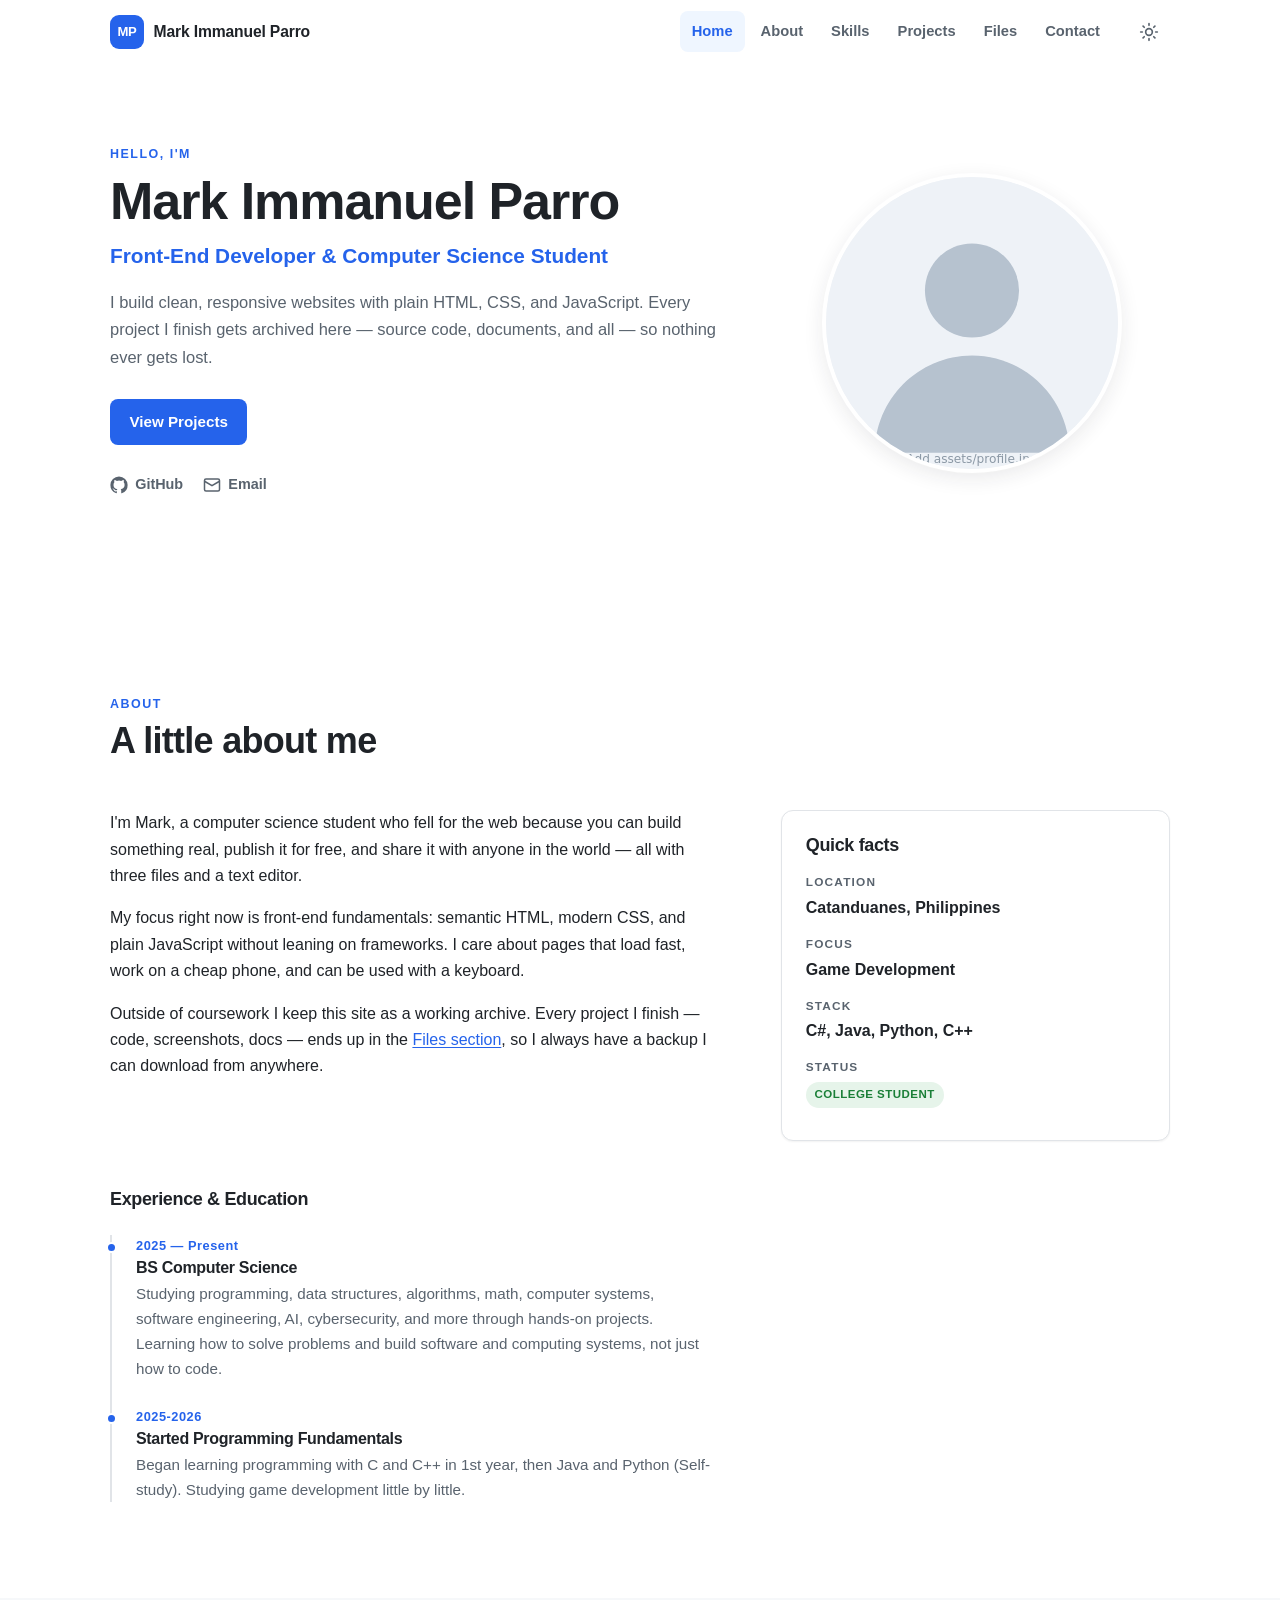
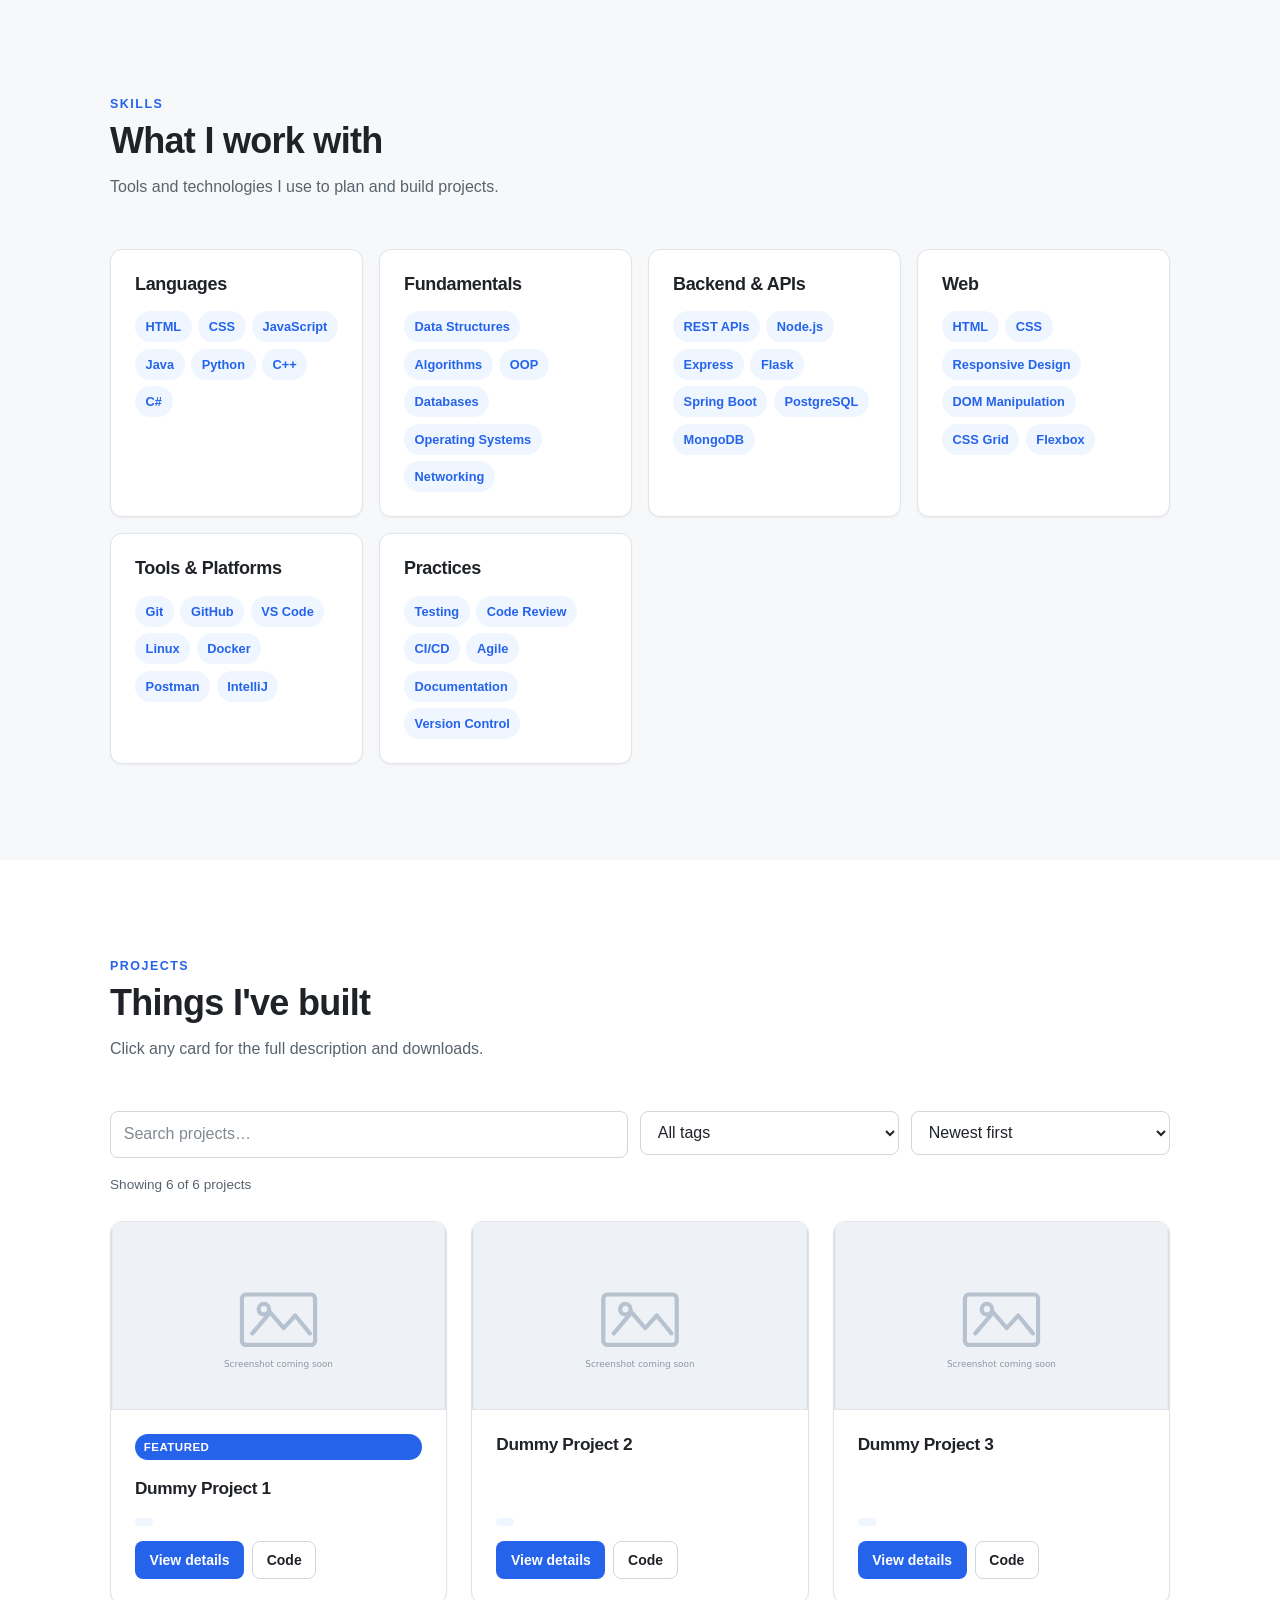
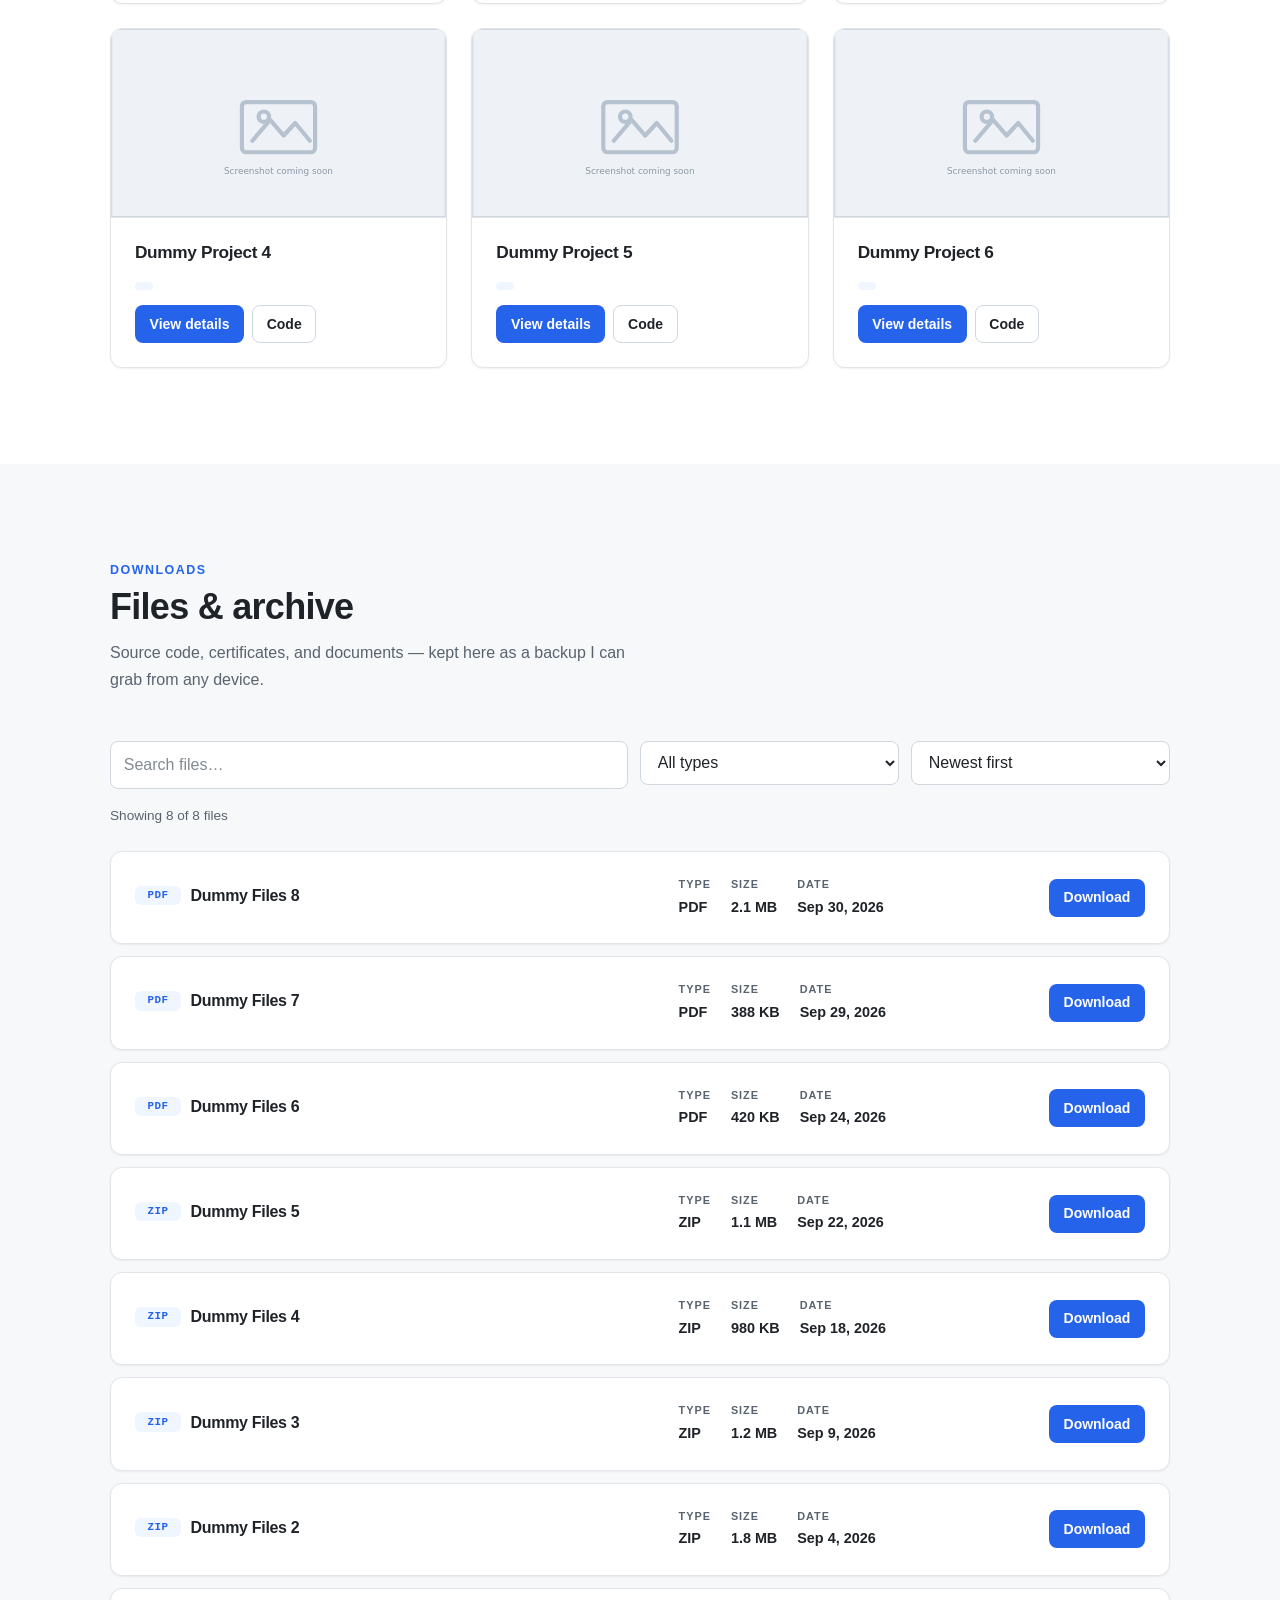
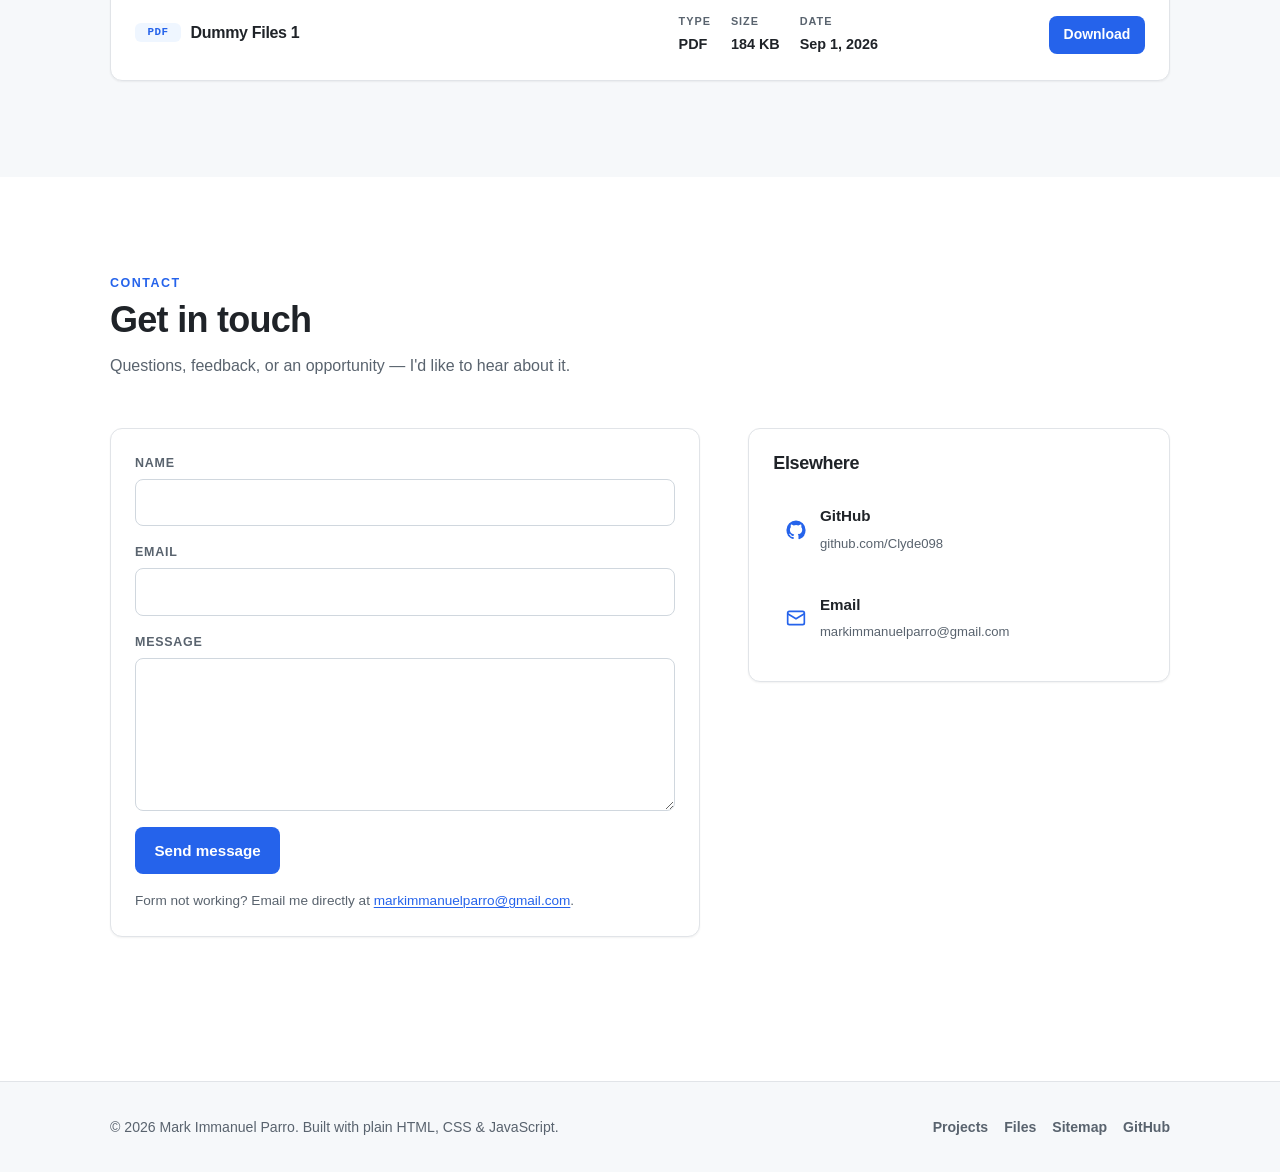
==== commit d43cd3be: "Changed the facts" ====
--- a/index.html
+++ b/index.html
@@ -188,10 +188,10 @@
         <aside class="about-facts" aria-label="Quick facts">
           <h3>Quick facts</h3>
           <dl>
-            <div><dt>Location</dt><dd>Philippines</dd></div>
-            <div><dt>Focus</dt><dd>Front-end development</dd></div>
-            <div><dt>Stack</dt><dd>HTML · CSS · JavaScript</dd></div>
-            <div><dt>Status</dt><dd><span class="badge badge-open">Open to internships</span></dd></div>
+            <div><dt>Location</dt><dd>Catanduanes, Philippines</dd></div>
+            <div><dt>Focus</dt><dd>Game Development</dd></div>
+            <div><dt>Stack</dt><dd>C#, Java, Python, C++</dd></div>
+            <div><dt>Status</dt><dd><span class="badge badge-open">College Student</span></dd></div>
           </dl>
         </aside>
       </div>
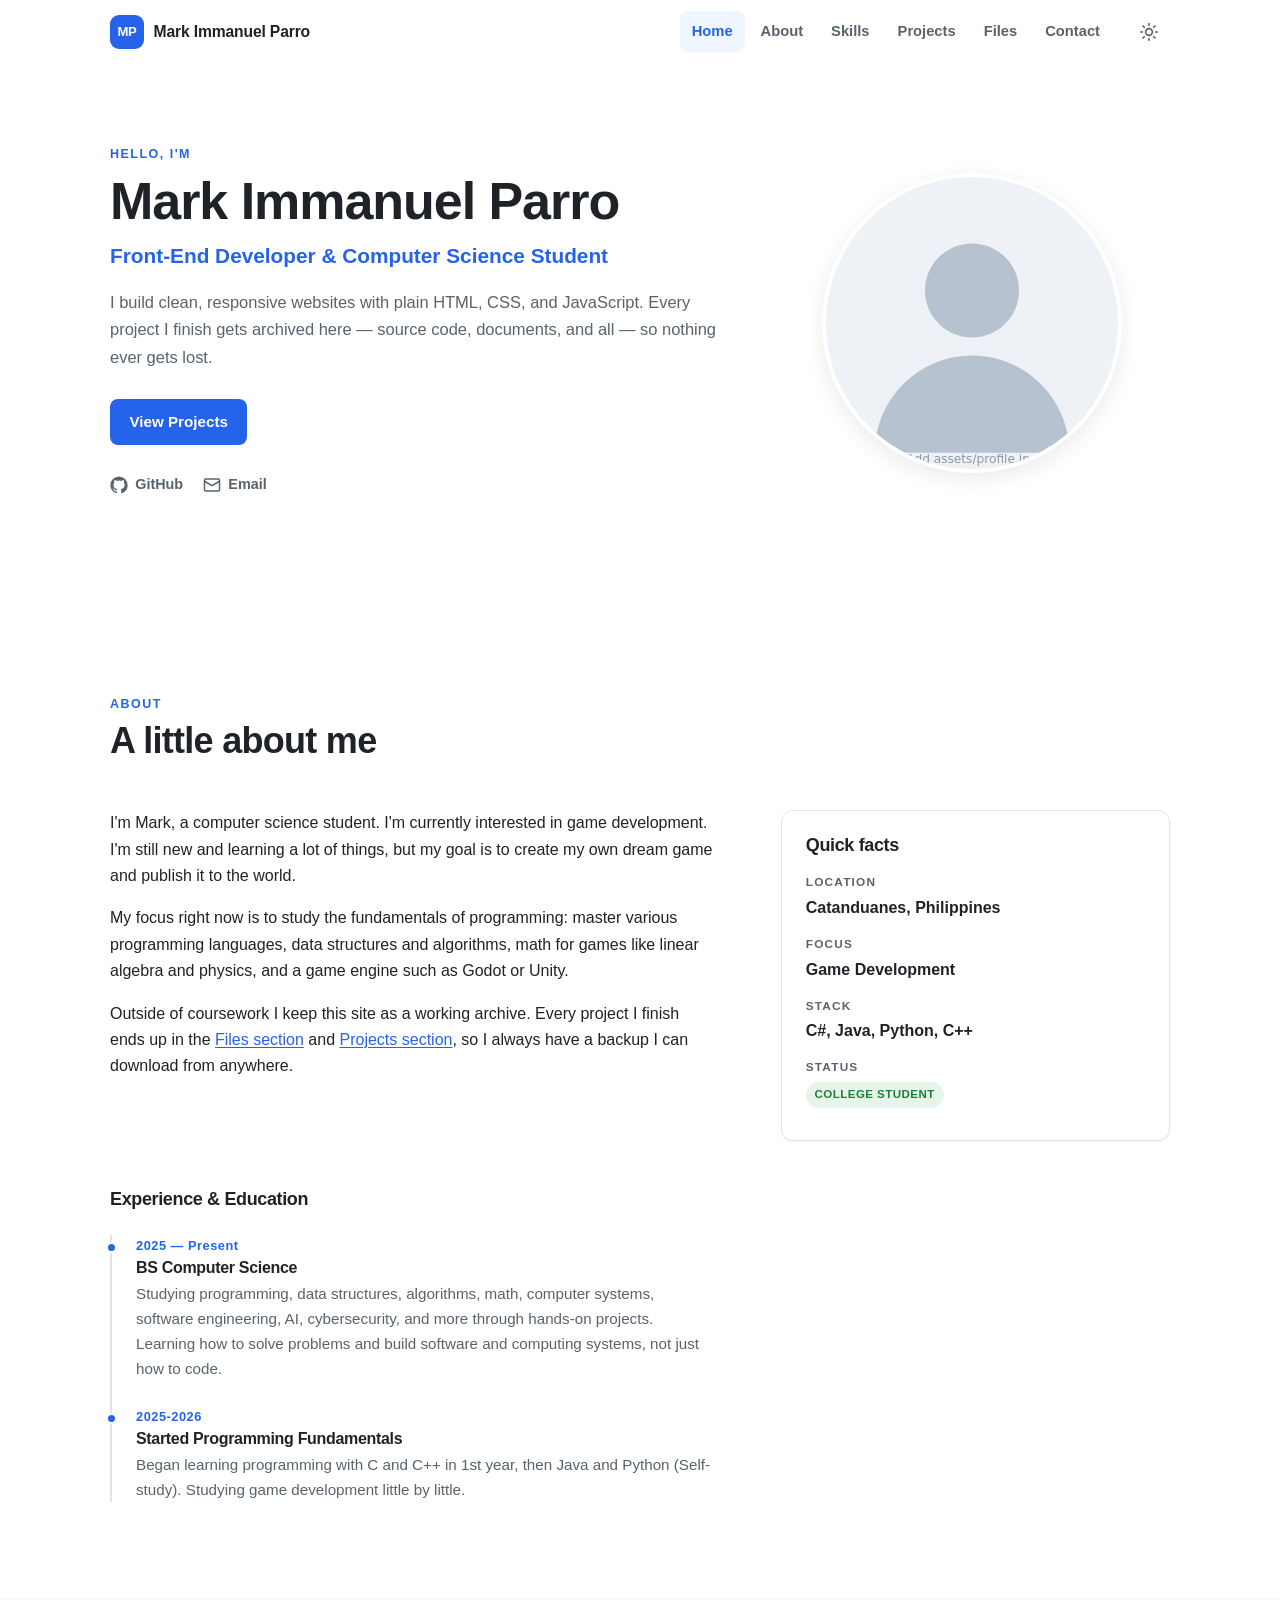
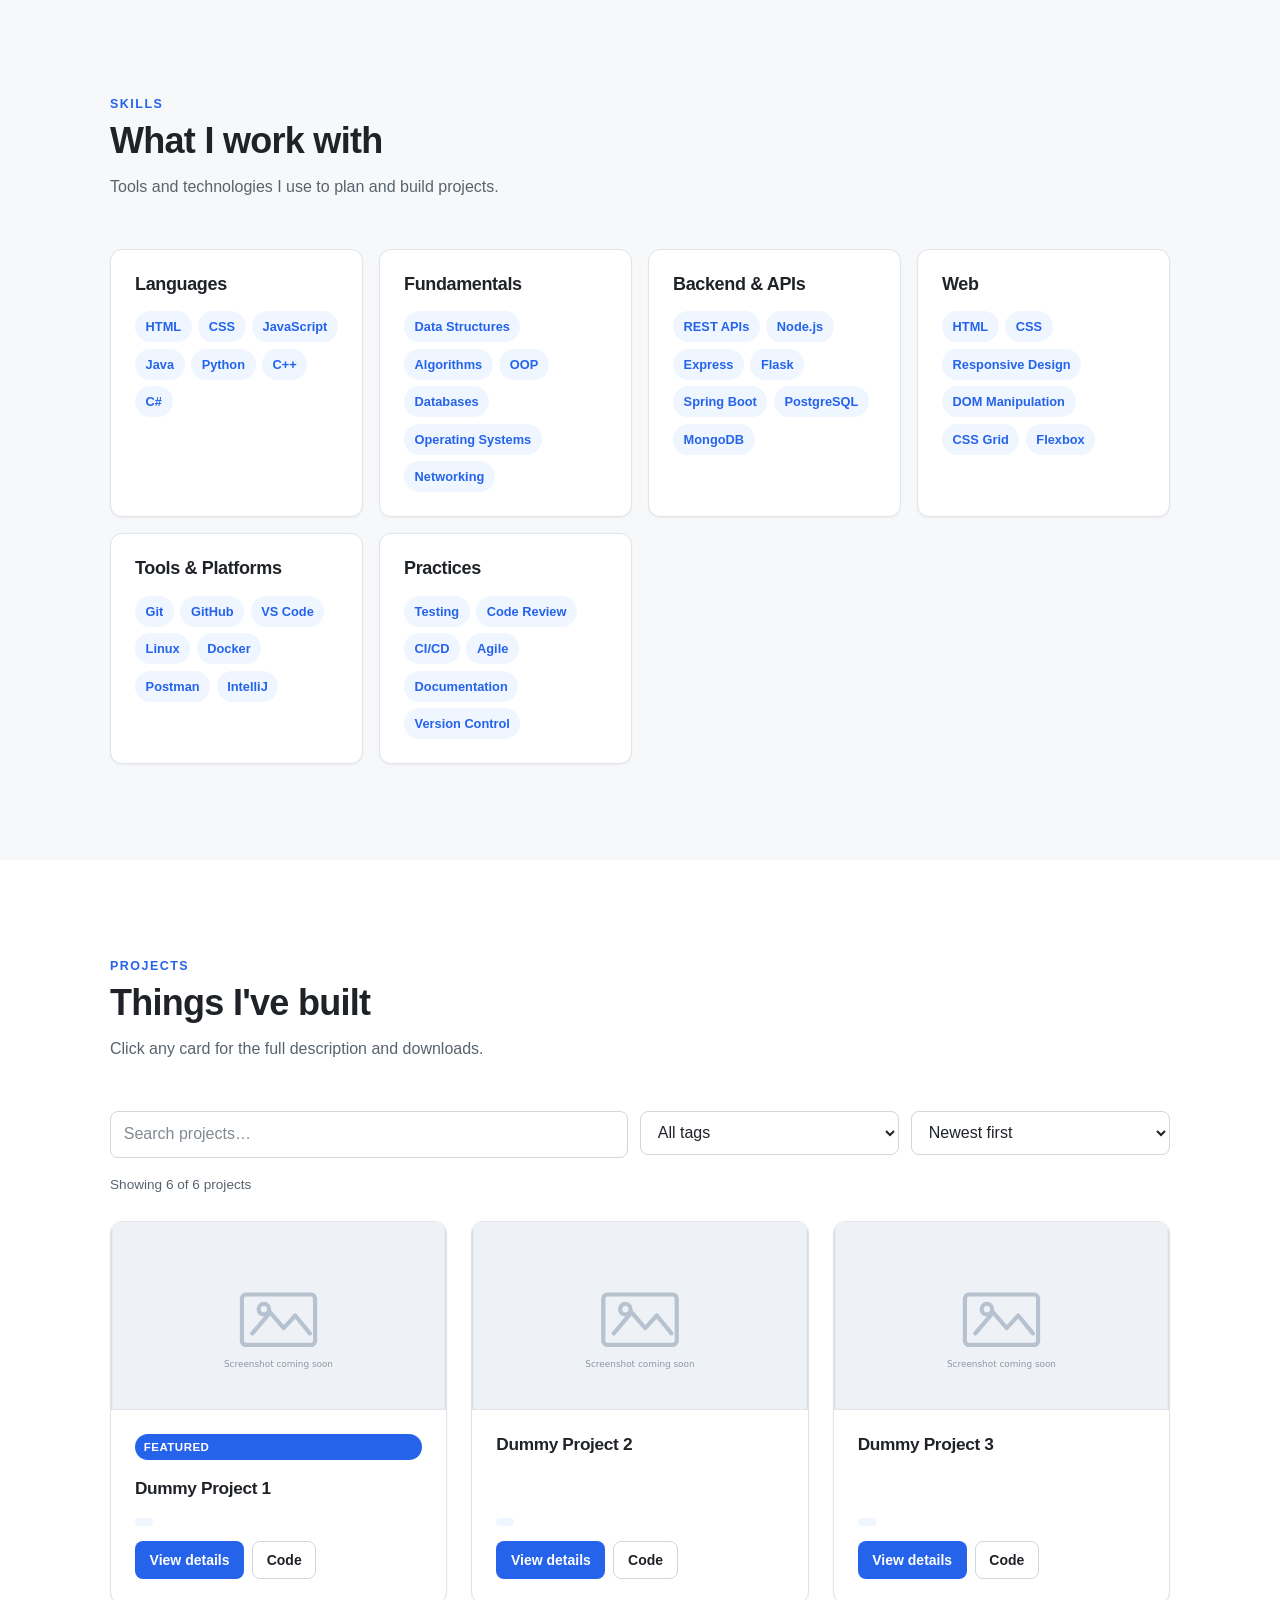
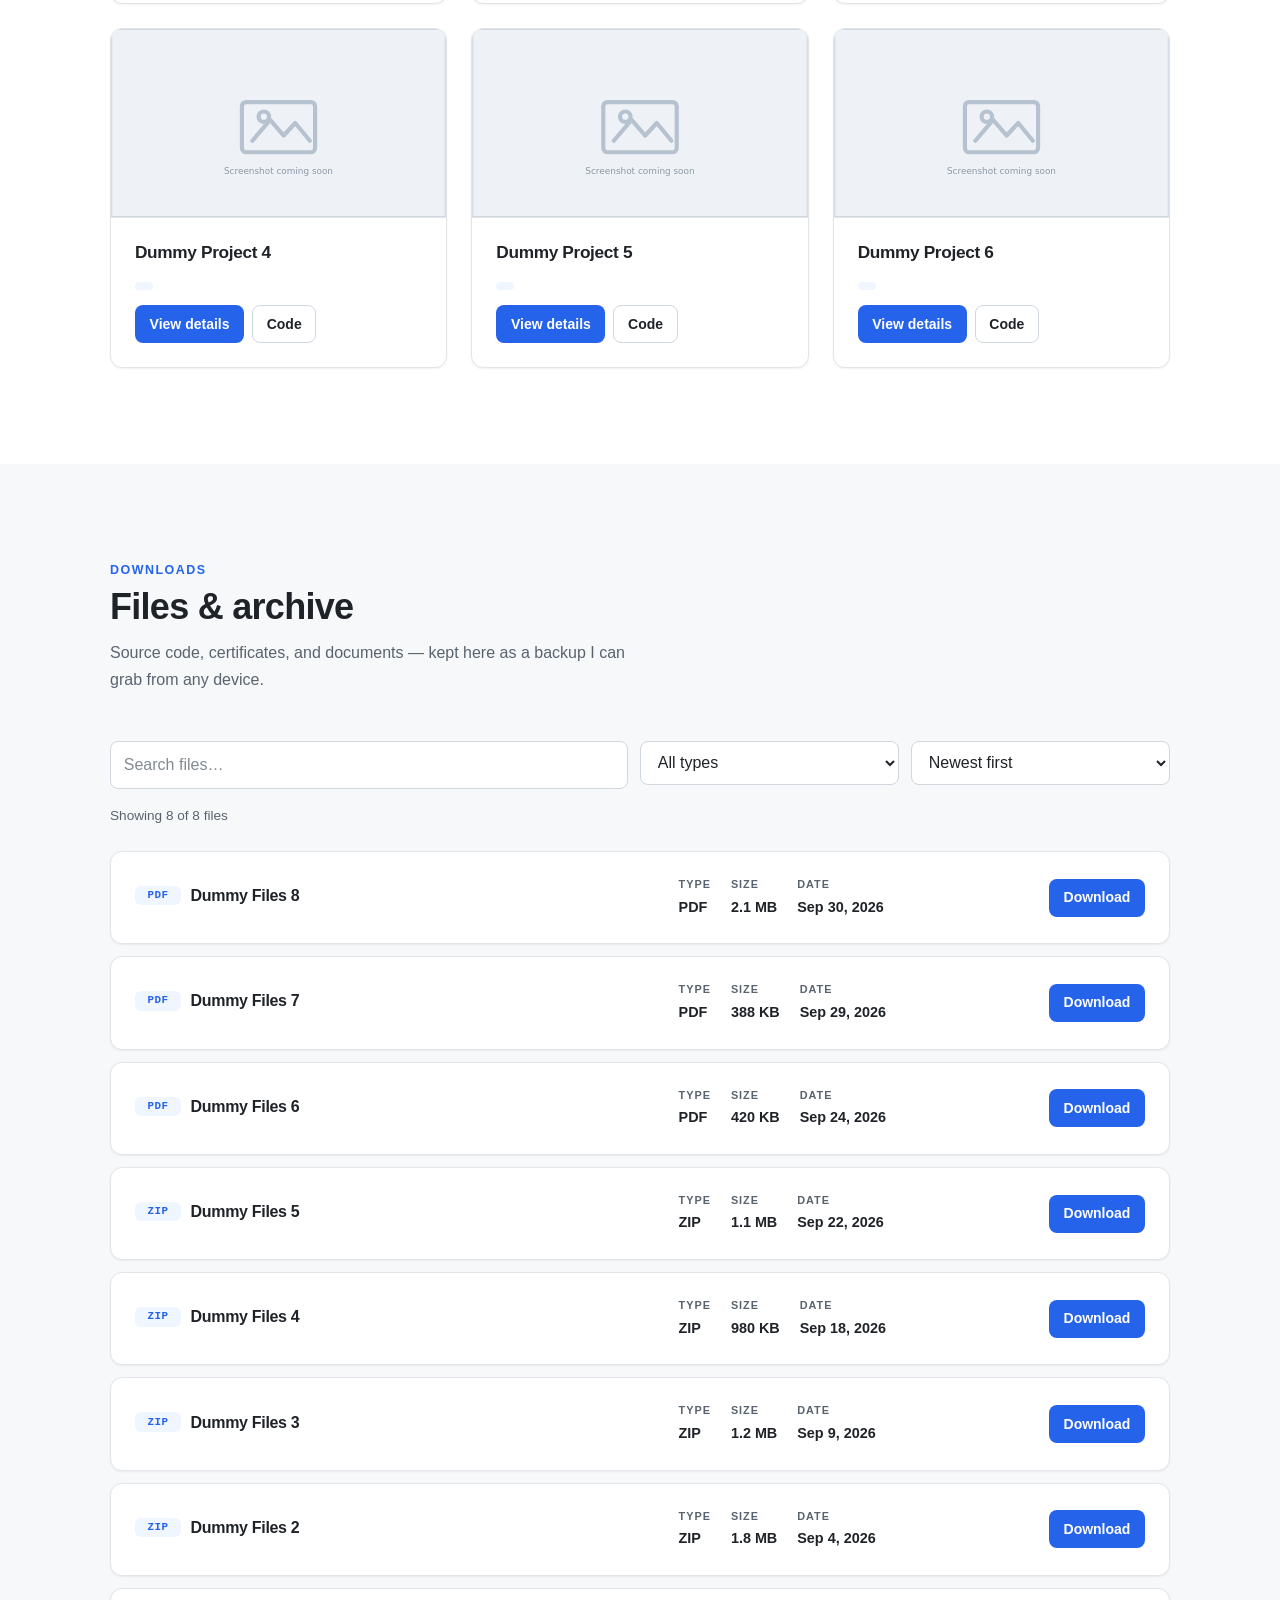
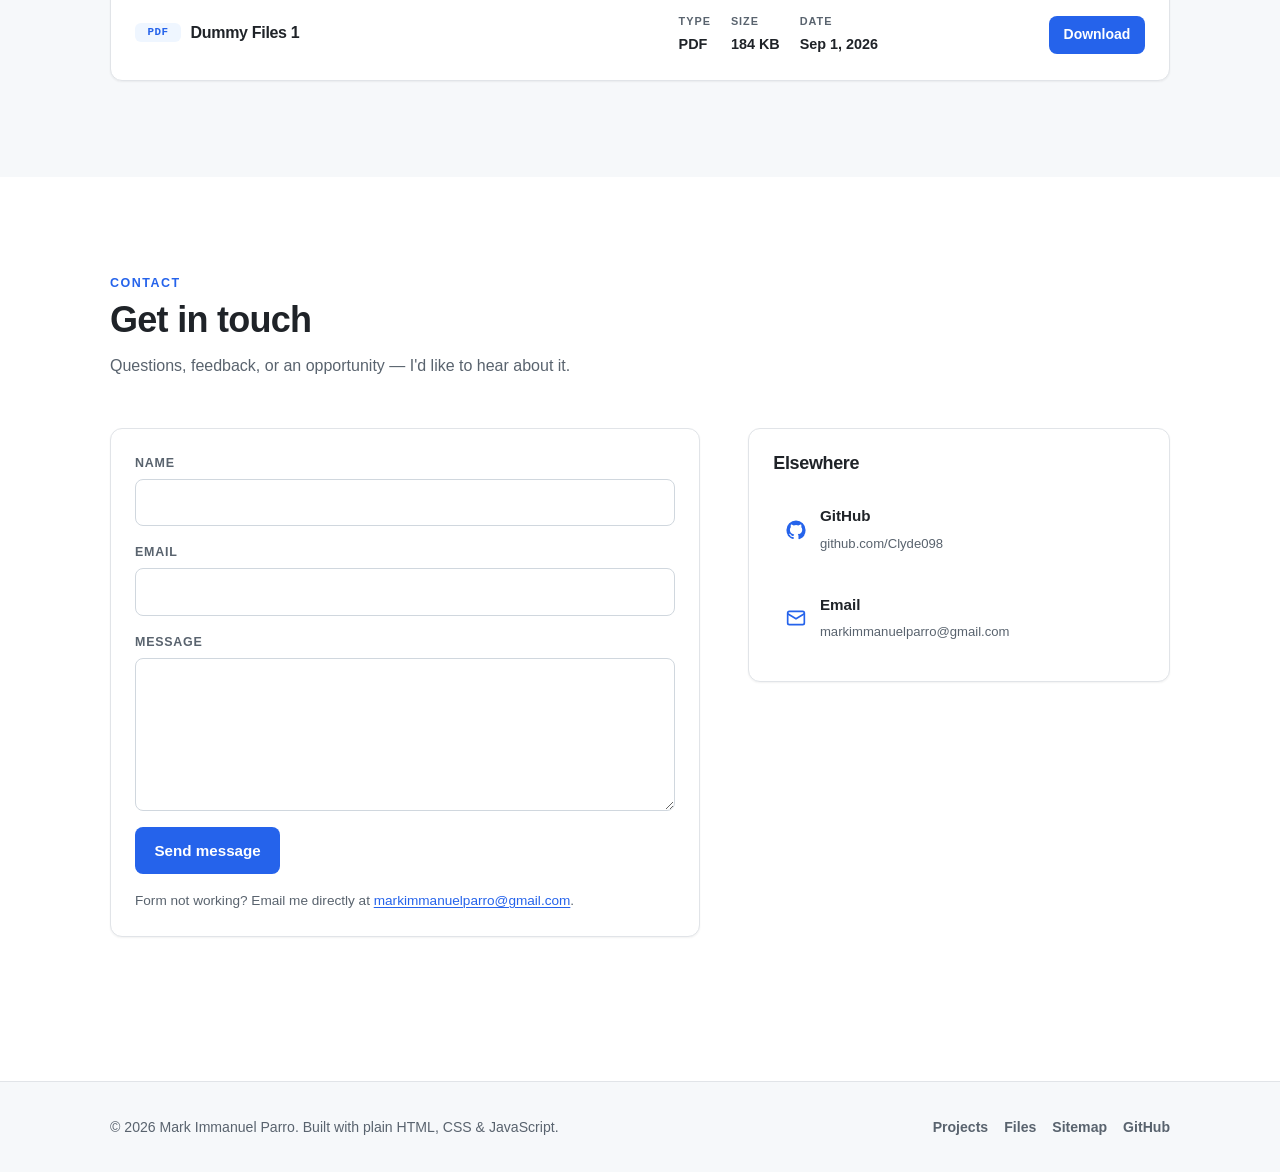
==== commit 66c7db2d: "Changed the About section" ====
--- a/index.html
+++ b/index.html
@@ -168,20 +168,20 @@
       <div class="about-grid">
         <div class="about-bio">
           <p>
-            I'm Mark, a computer science student who fell for the web because you can
-            build something real, publish it for free, and share it with anyone in the
-            world — all with three files and a text editor.
+            I'm Mark, a computer science student. I'm currently interested in game development.
+            I'm still new and learning a lot of things, but my goal is to create my own dream game
+            and publish it to the world.
           </p>
           <p>
-            My focus right now is front-end fundamentals: semantic HTML, modern CSS,
-            and plain JavaScript without leaning on frameworks. I care about pages that
-            load fast, work on a cheap phone, and can be used with a keyboard.
+            My focus right now is to study the fundamentals of programming: master various programming languages, 
+            data structures and algorithms, math for games like linear algebra and physics, 
+            and a game engine such as Godot or Unity.
           </p>
           <p>
             Outside of coursework I keep this site as a working archive. Every project
-            I finish — code, screenshots, docs — ends up in the
-            <a href="#files">Files section</a>, so I always have a backup I can download
-            from anywhere.
+            I finish ends up in the
+            <a href="#files">Files section</a> and <a href="#projects">Projects section</a>, 
+            so I always have a backup I can download from anywhere.
           </p>
         </div>
 
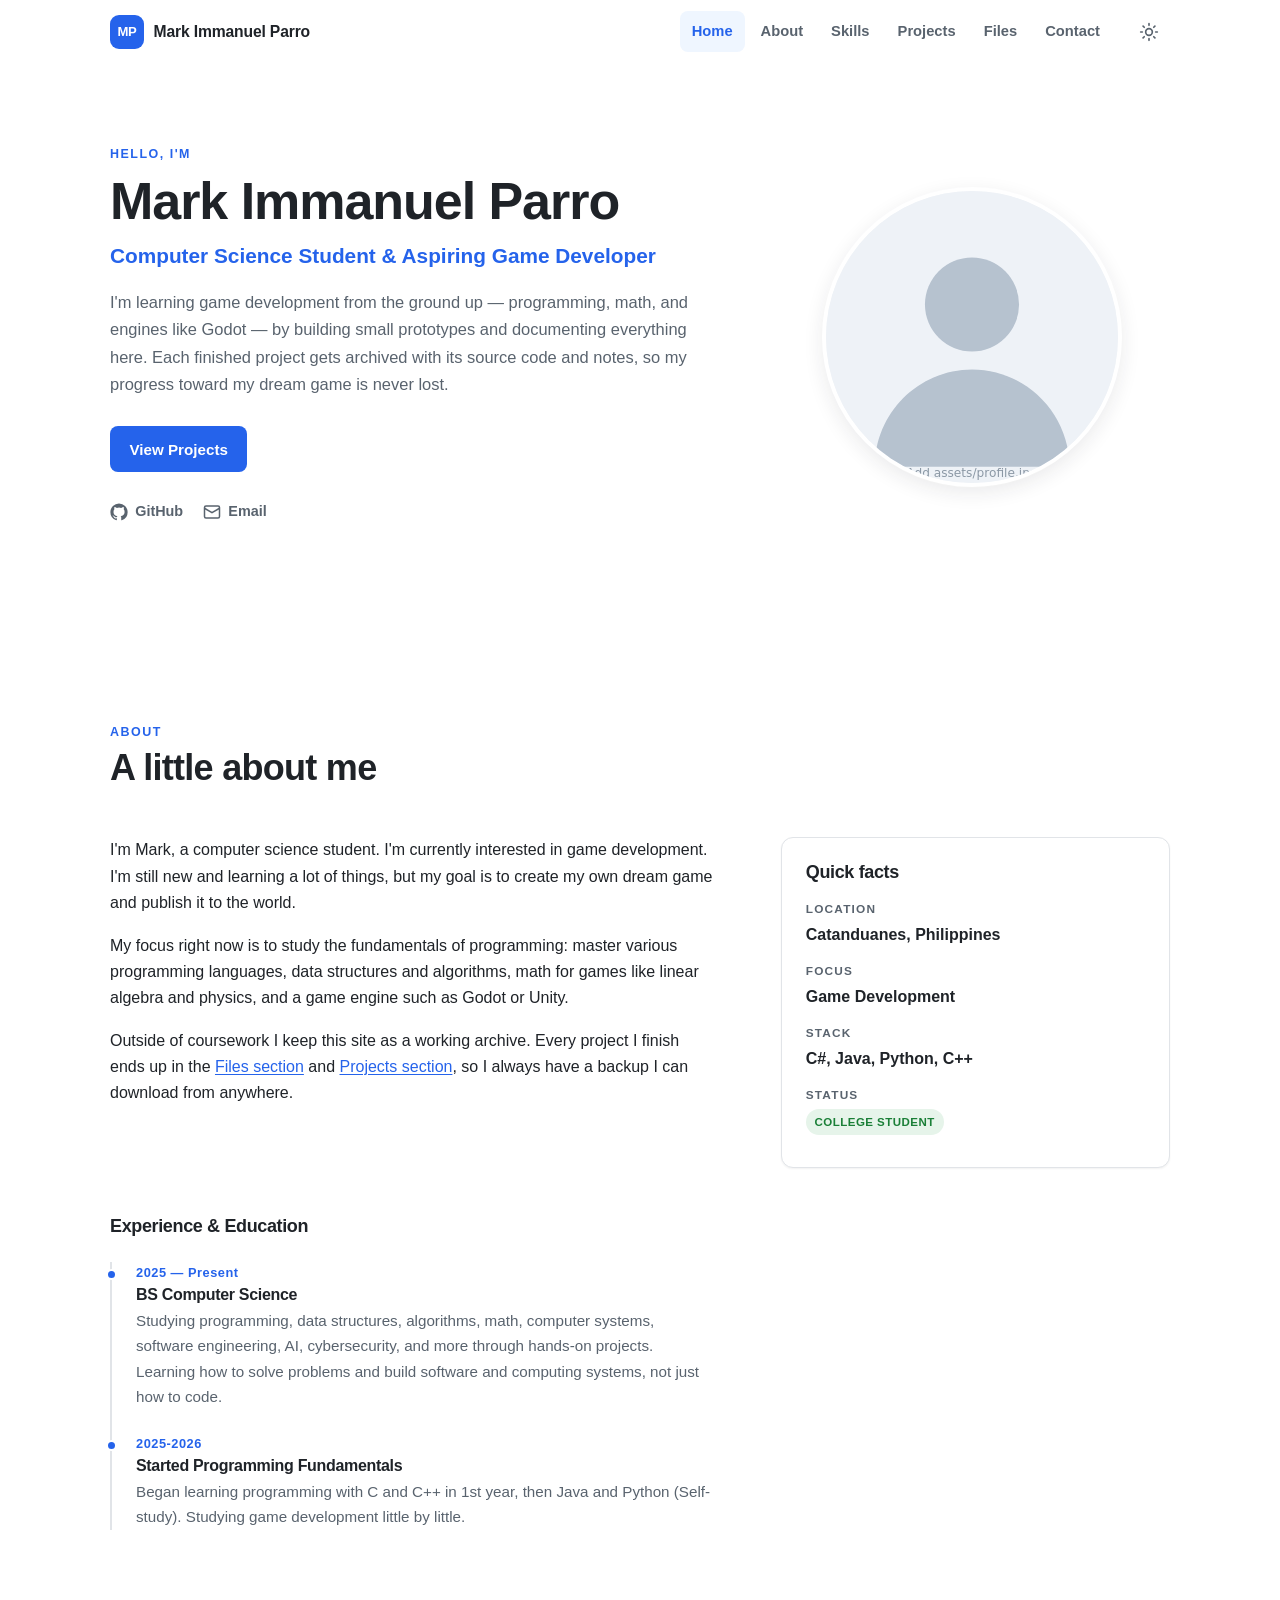
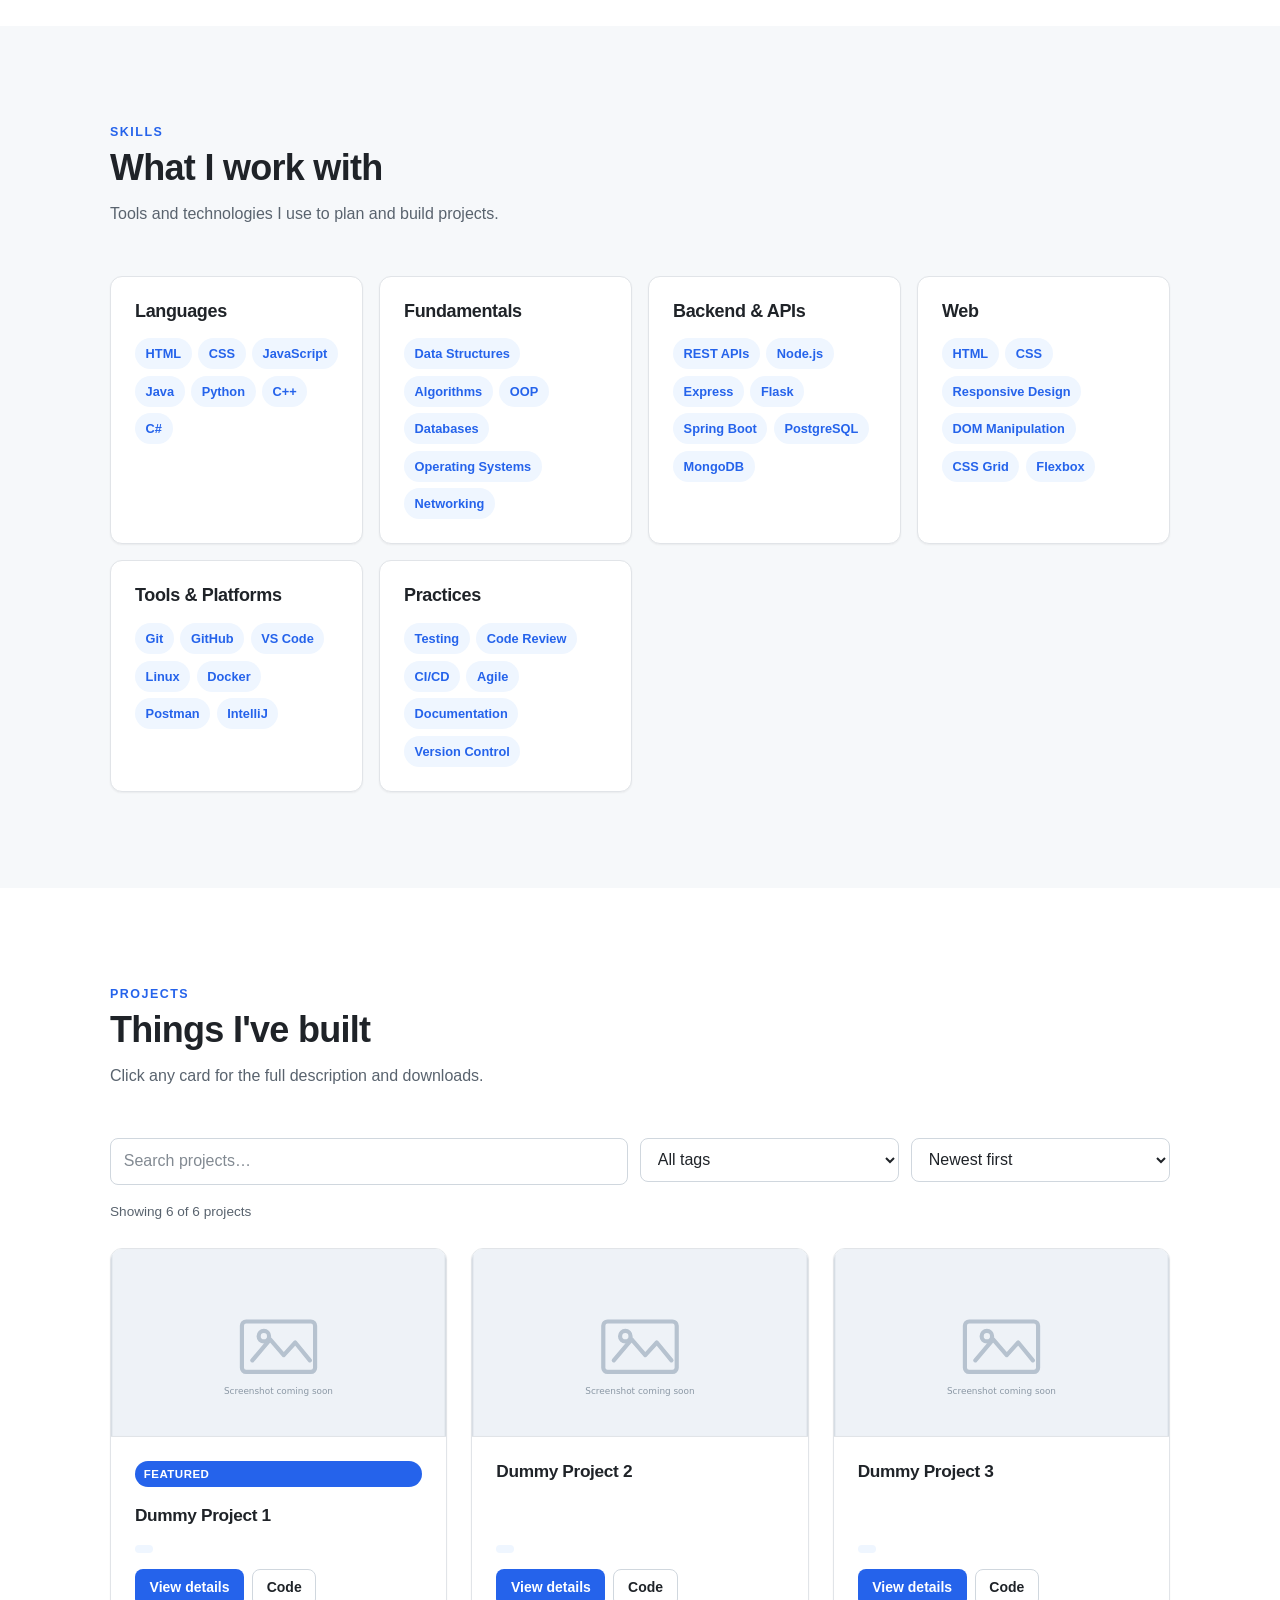
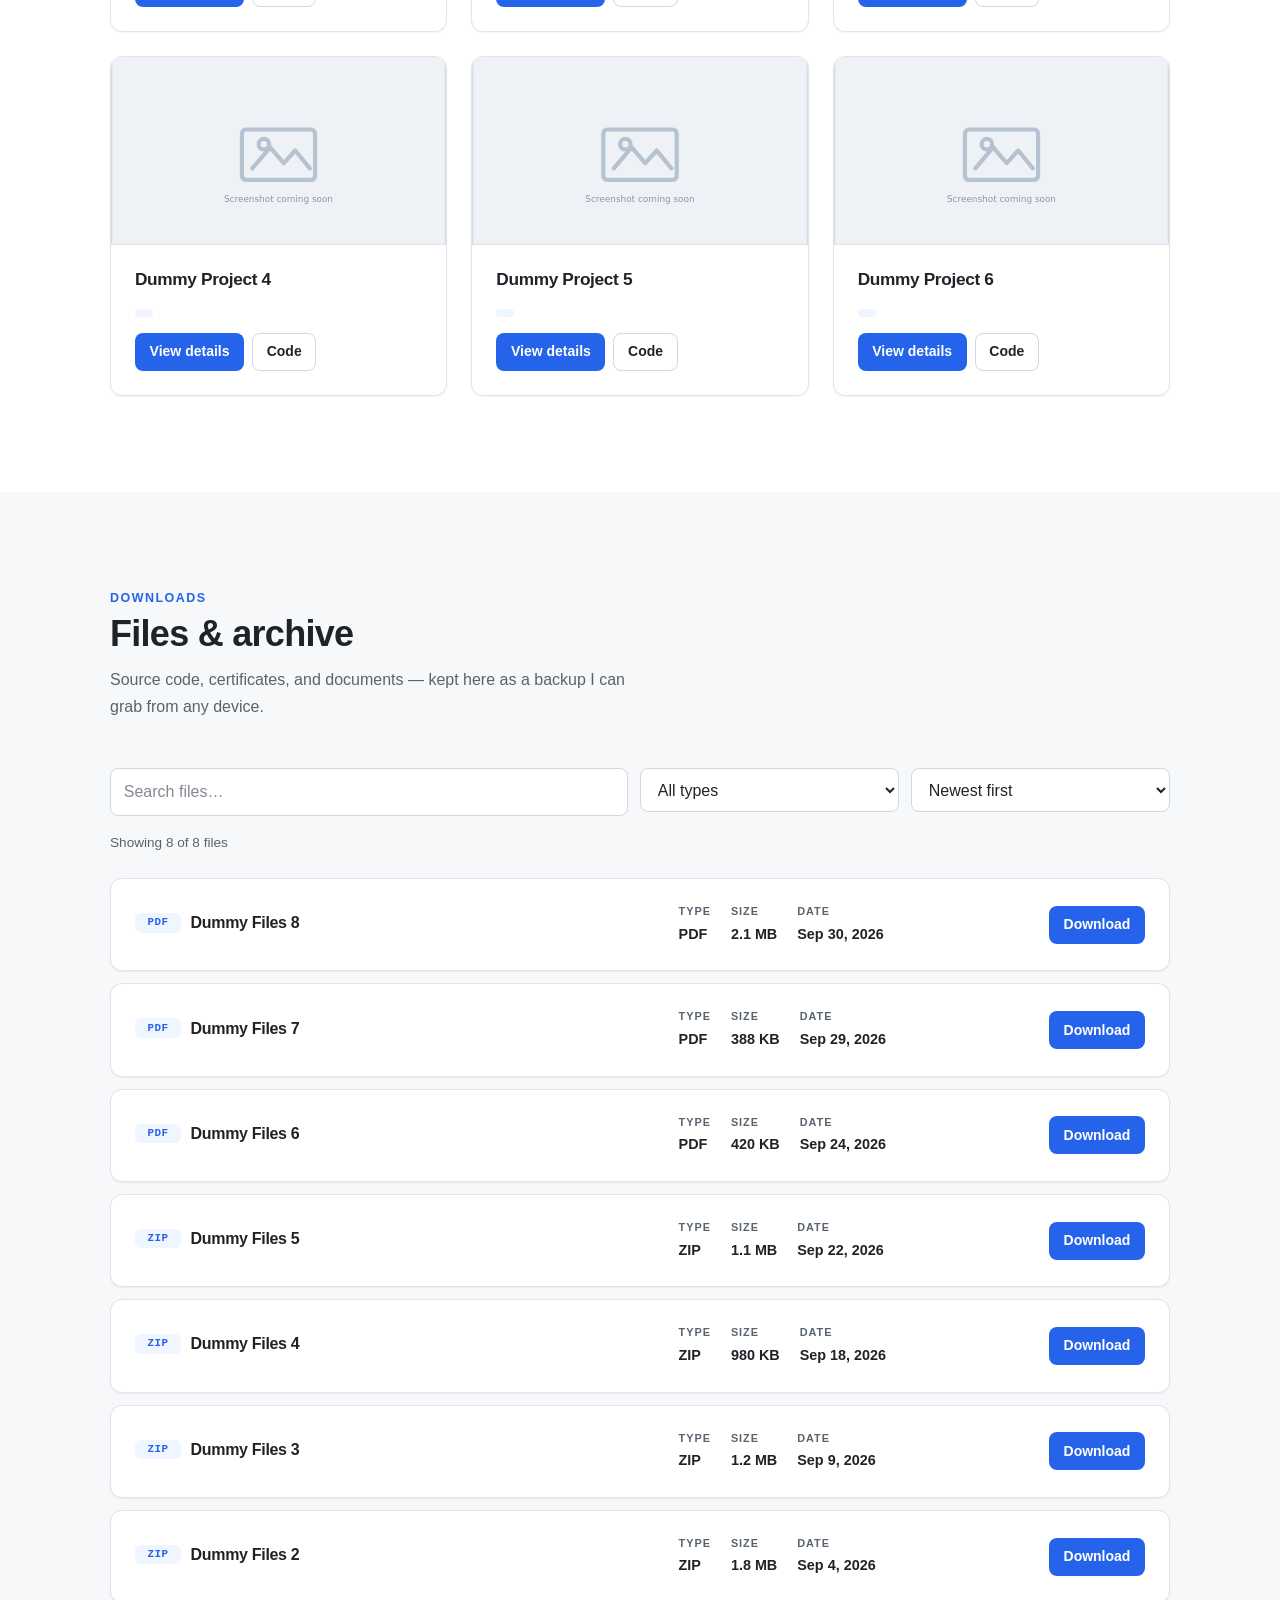
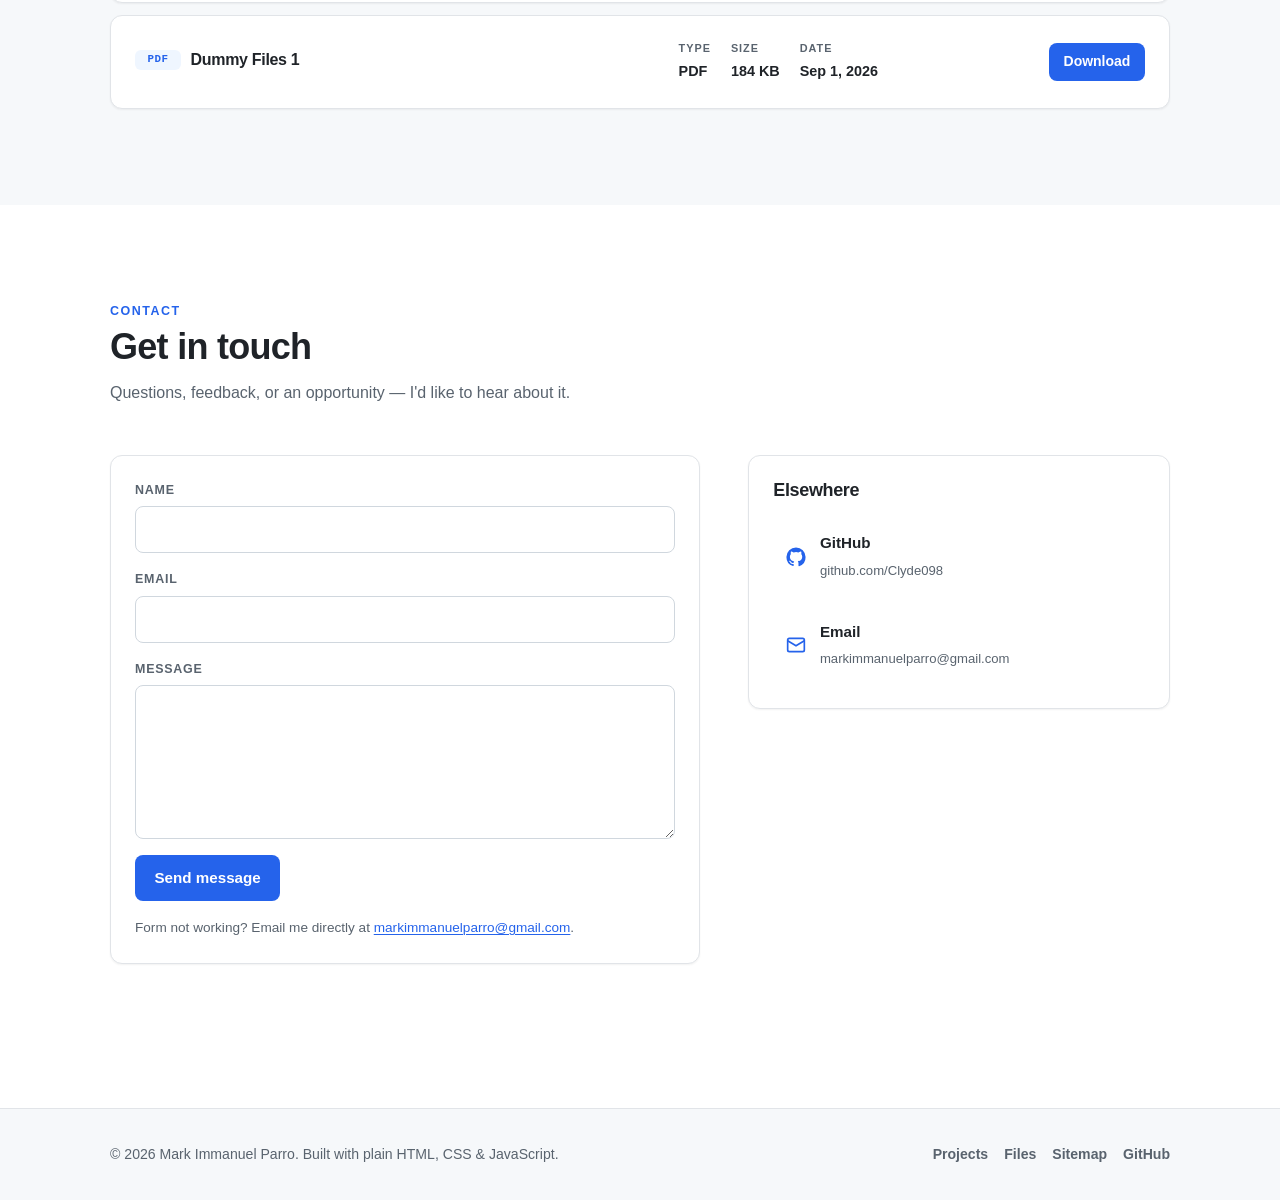
==== commit 50cc9e76: "Changed the introduction" ====
--- a/index.html
+++ b/index.html
@@ -114,12 +114,12 @@
 
       <div class="hero-copy">
         <p class="eyebrow">Hello, I'm</p>
-        <h1>Mark Immanuel Parro</h1>
-        <p class="hero-role">Front-End Developer &amp; Computer Science Student</p>
+        <h1>Mark Immanuel Parro </h1>
+        <p class="hero-role">Computer Science Student &amp; Aspiring Game Developer</p>
         <p class="hero-lead">
-          I build clean, responsive websites with plain HTML, CSS, and JavaScript.
-          Every project I finish gets archived here — source code, documents, and all —
-          so nothing ever gets lost.
+          I'm learning game development from the ground up — programming, math, and engines like Godot —
+          by building small prototypes and documenting everything here. Each finished project gets archived
+          with its source code and notes, so my progress toward my dream game is never lost.
         </p>
 
         <div class="hero-cta">
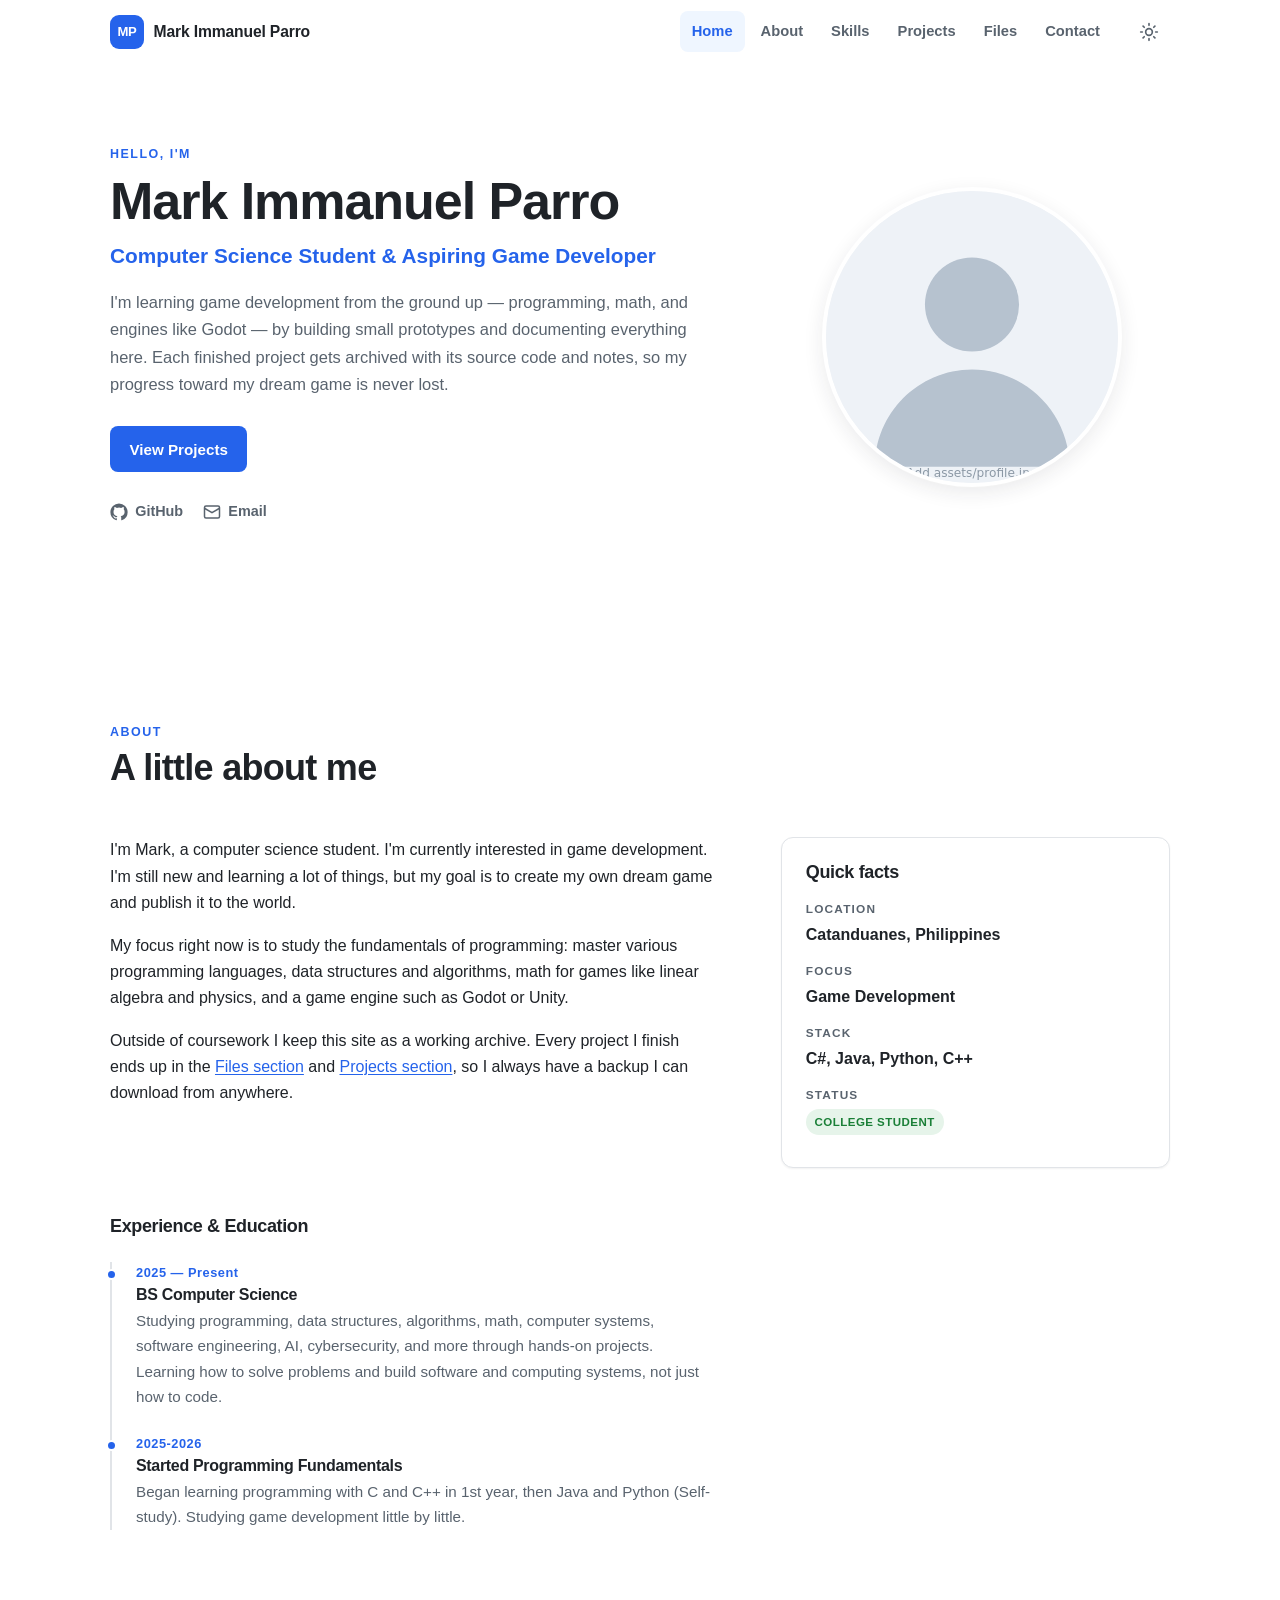
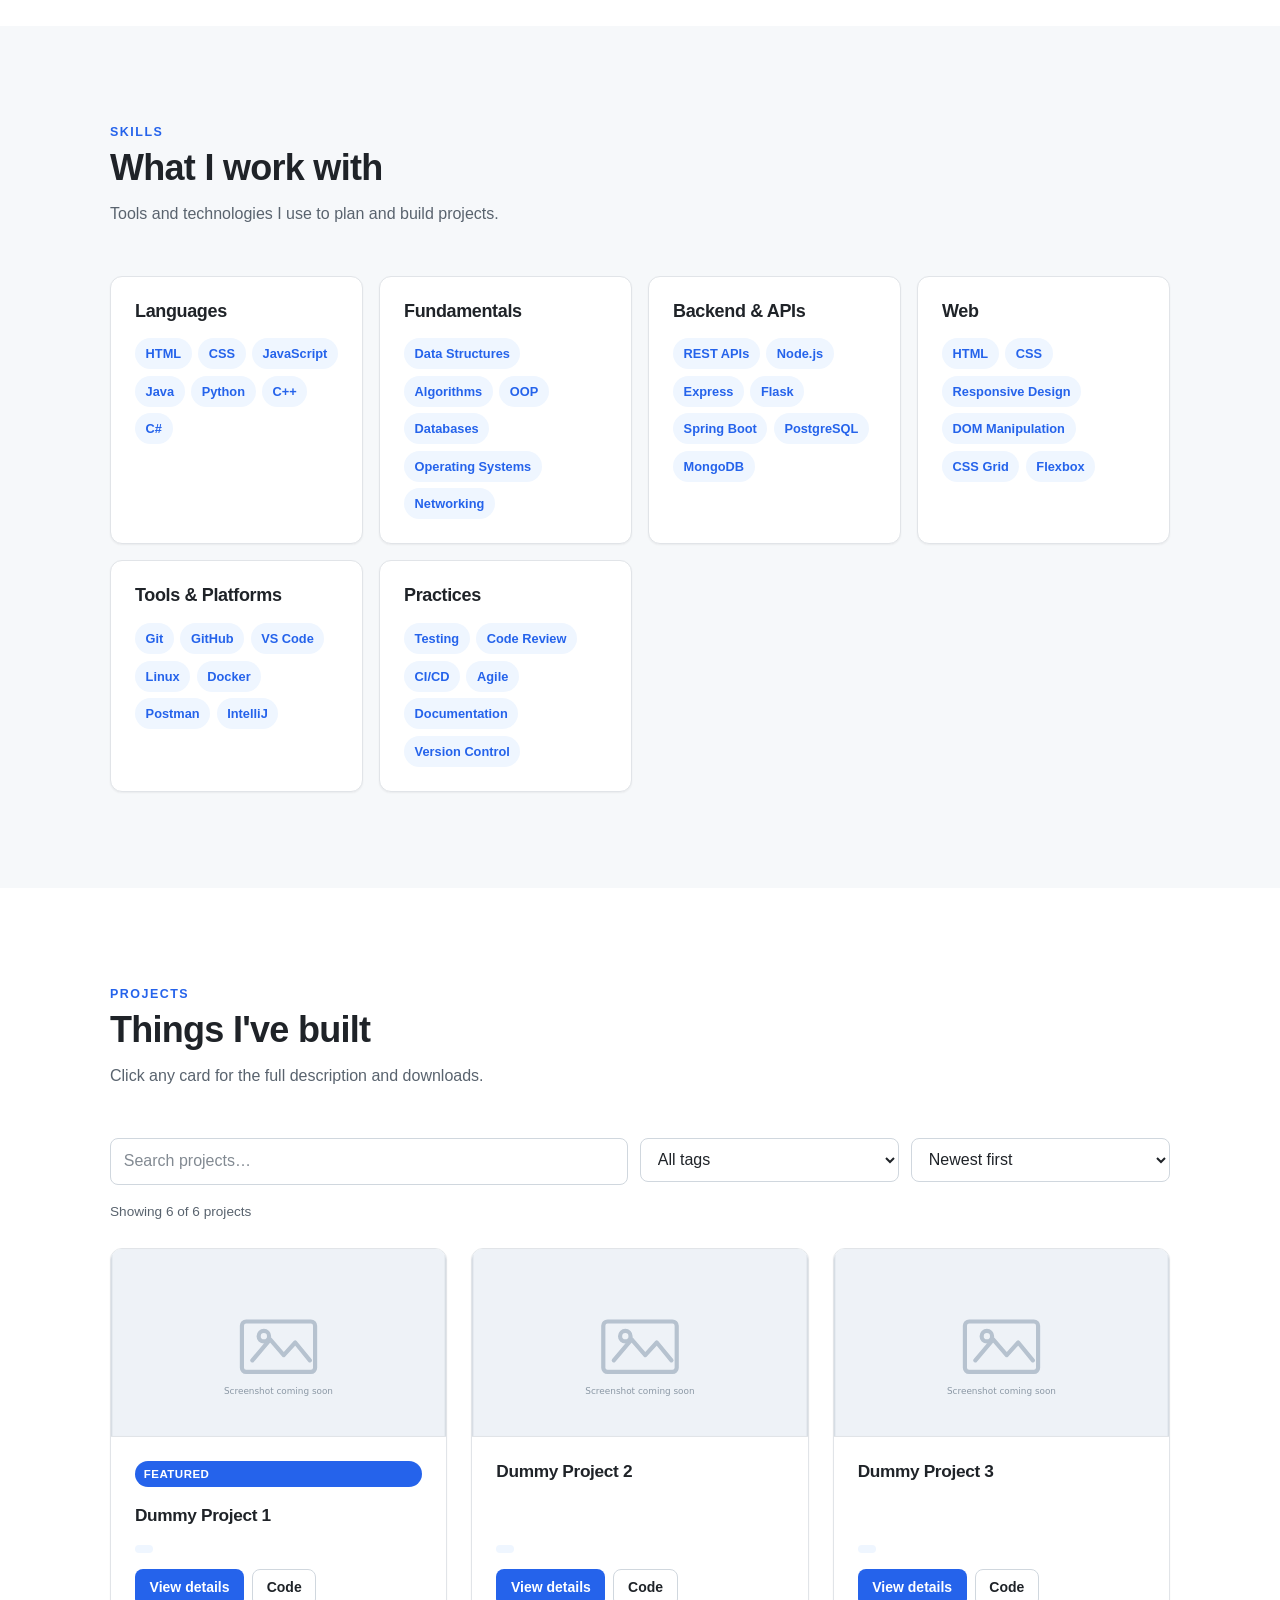
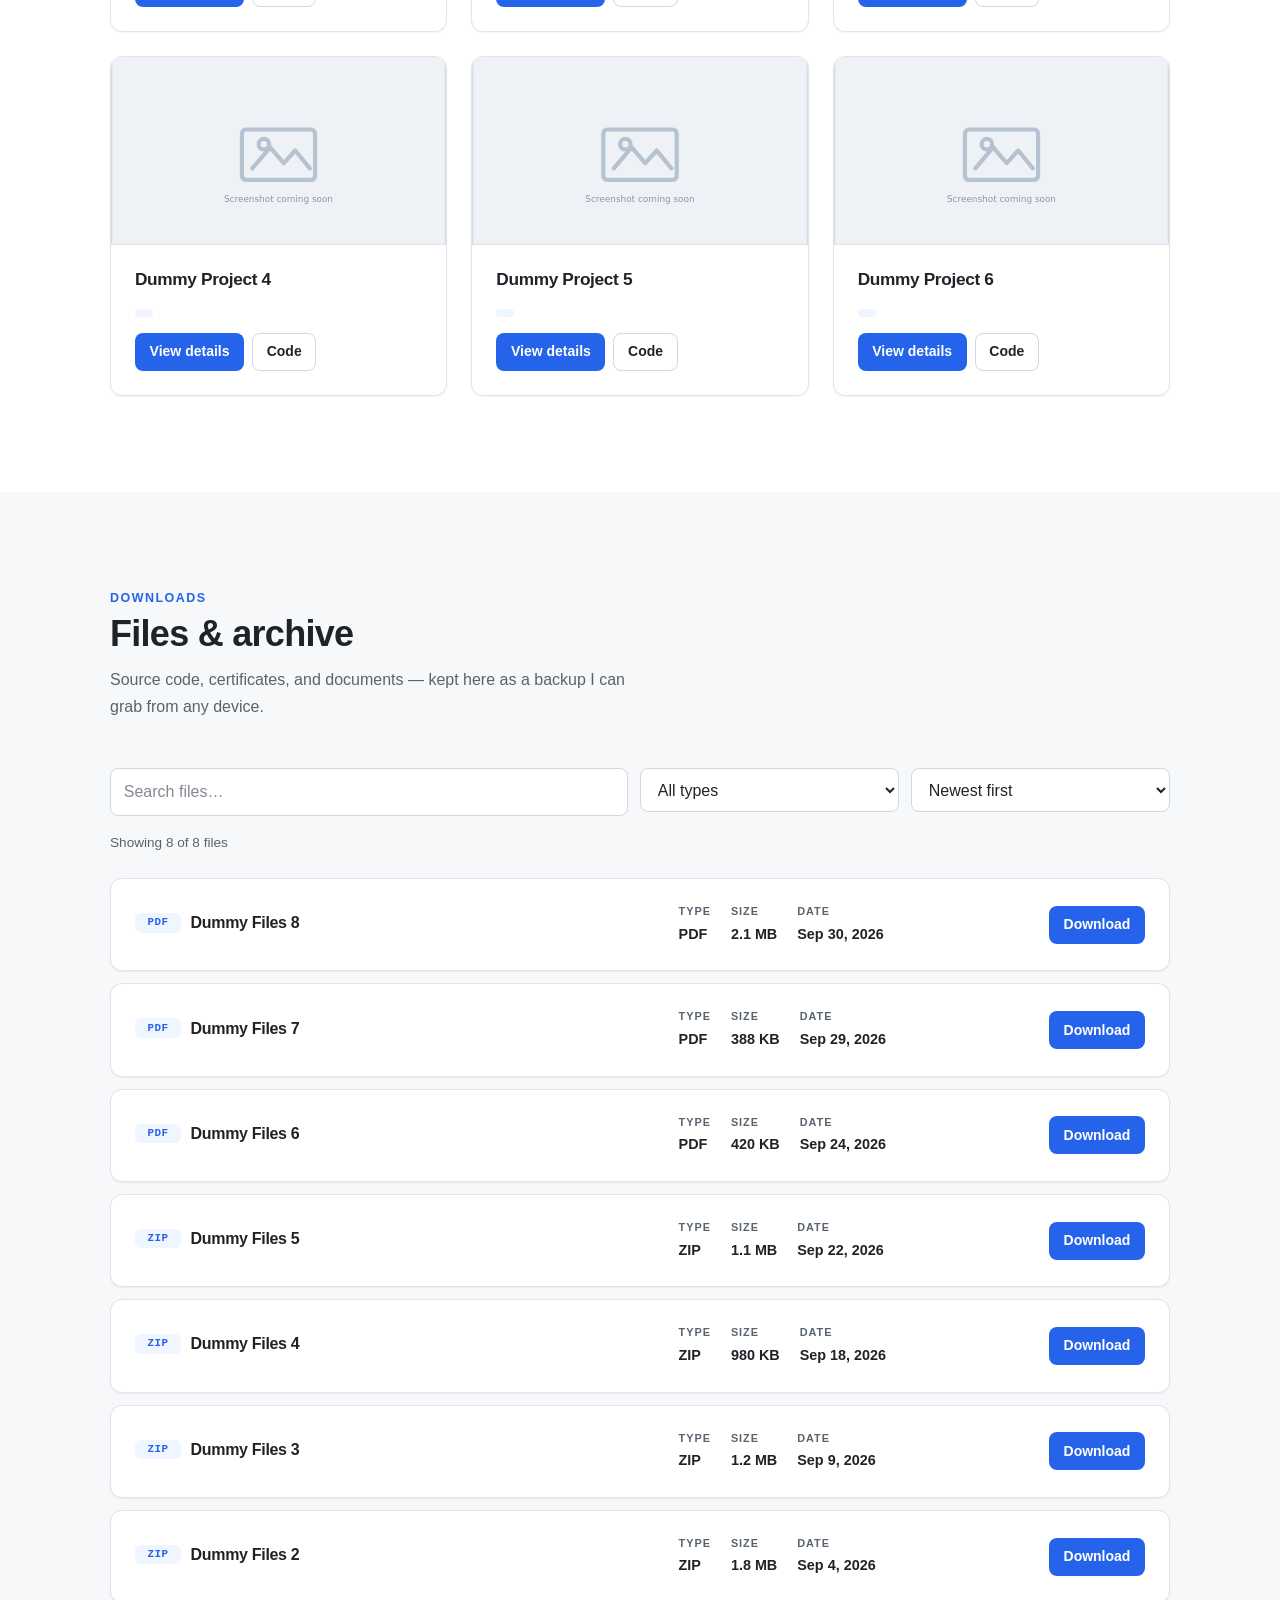
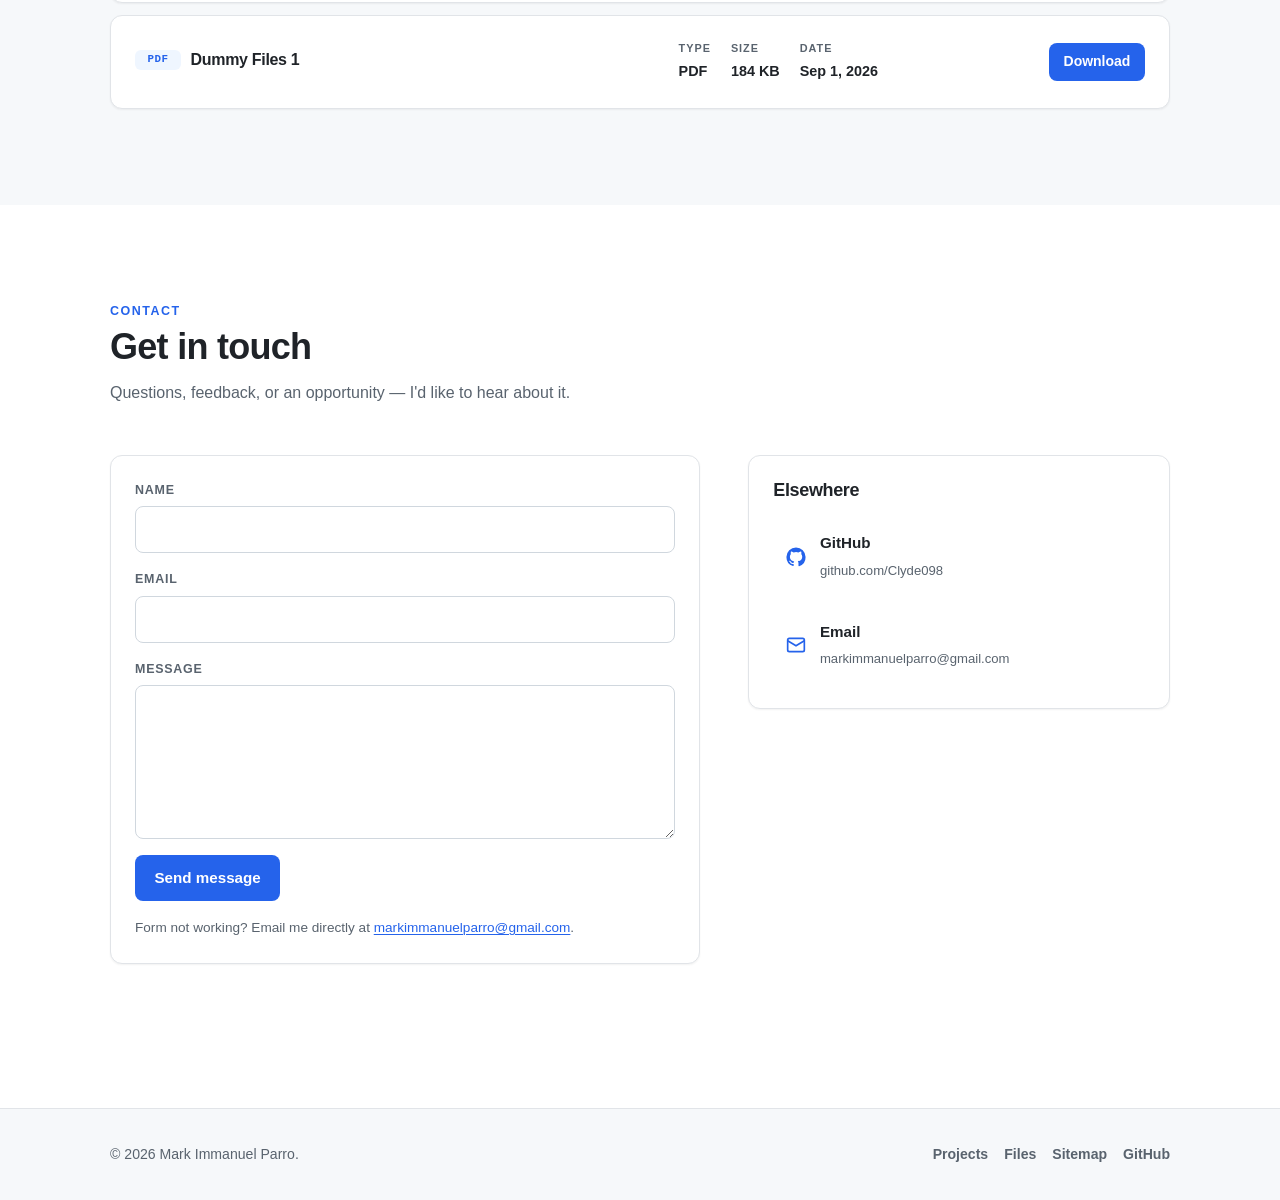
==== commit 1348bf58: "Ready for submission" ====
--- a/index.html
+++ b/index.html
@@ -401,7 +401,7 @@
           <input type="hidden" name="_subject" value="New message from your portfolio">
           <input type="hidden" name="_captcha" value="false">
           <input type="hidden" name="_template" value="table">
-          <input type="hidden" name="_next" value="https://clyde098.github.io/portfolio/portfolio/?sent=1">
+          <input type="hidden" name="_next" value="https://clyde098.github.io/portfolio/?sent=1">
           <!-- honeypot: bots fill this, humans never see it -->
           <input type="text" name="_honey" style="display:none" tabindex="-1" autocomplete="off">
 
@@ -459,7 +459,7 @@
 <!-- ================= FOOTER ================= -->
 <footer class="site-footer">
   <div class="container footer-inner">
-    <p>&copy; <span id="year">2026</span> Mark Immanuel Parro. Built with plain HTML, CSS &amp; JavaScript.</p>
+    <p>&copy; <span id="year">2026</span> Mark Immanuel Parro.</p>
     <nav aria-label="Footer">
       <ul>
         <li><a href="#projects">Projects</a></li>
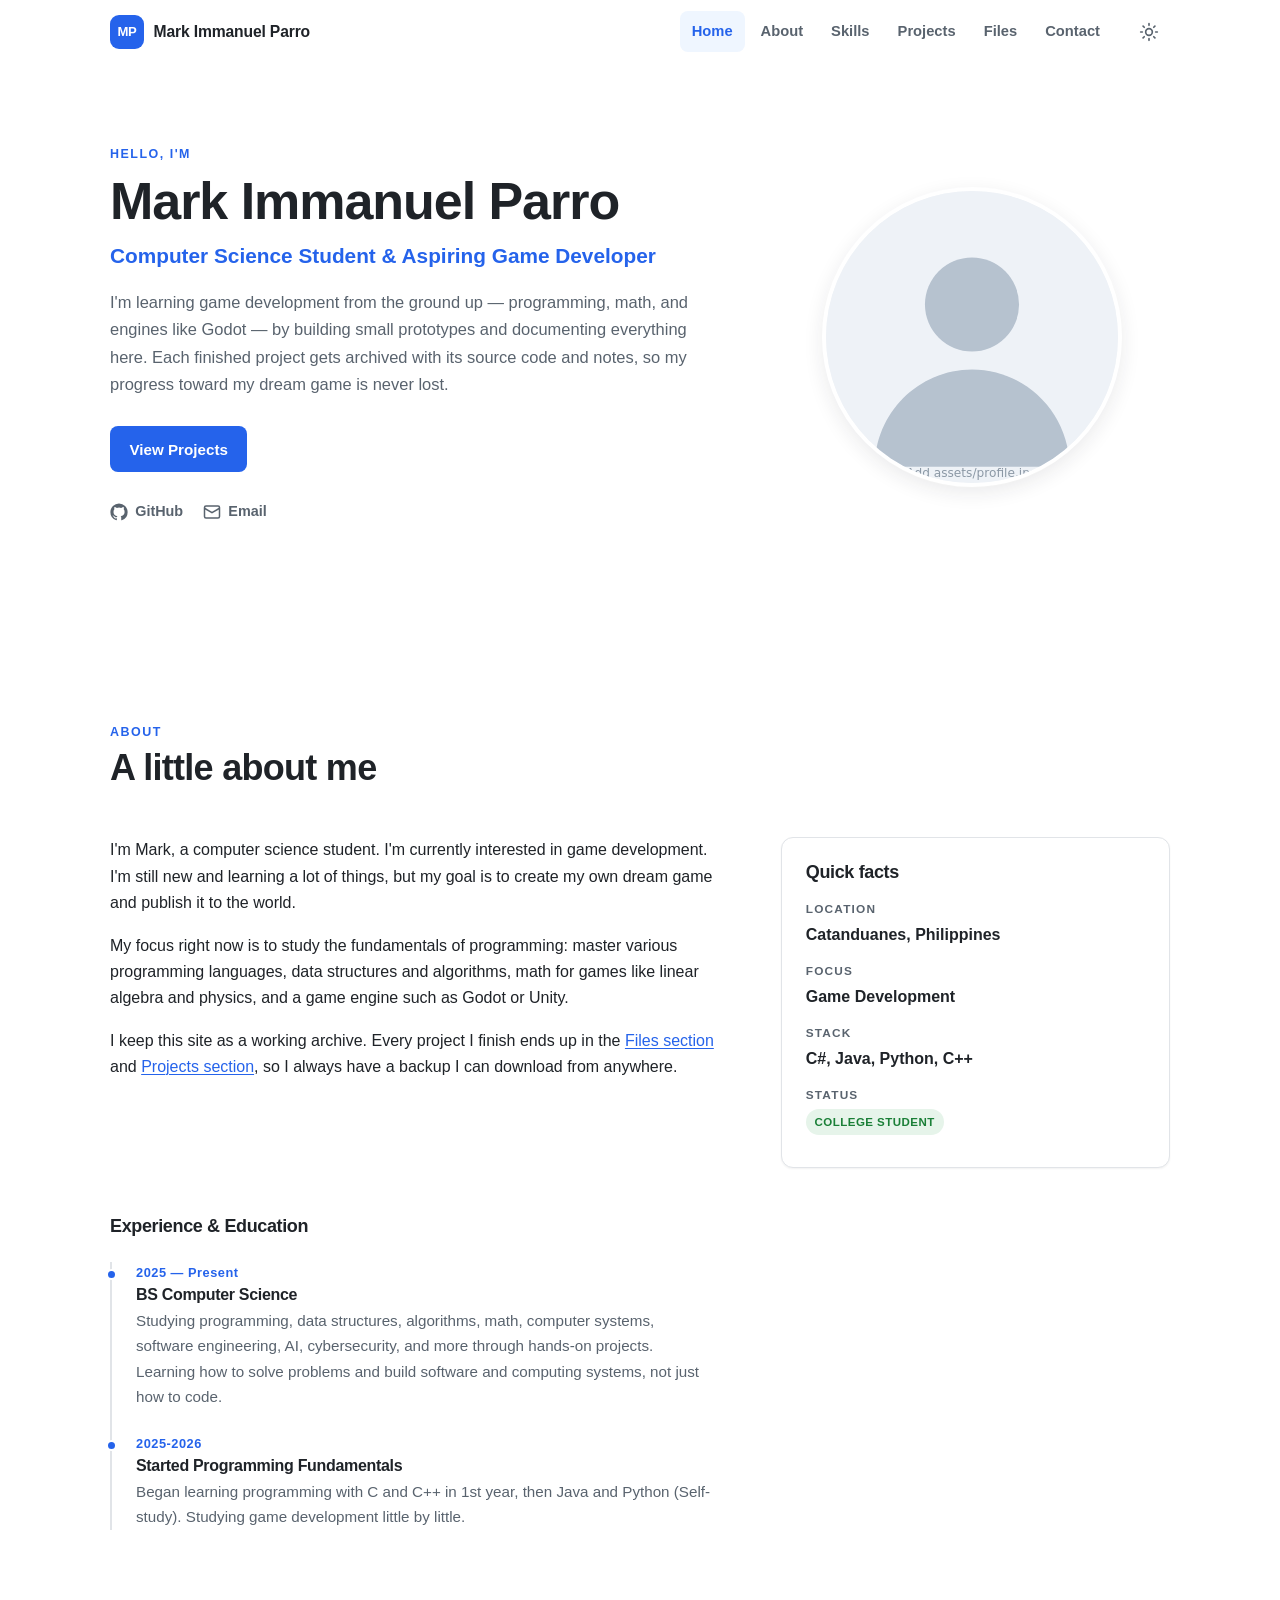
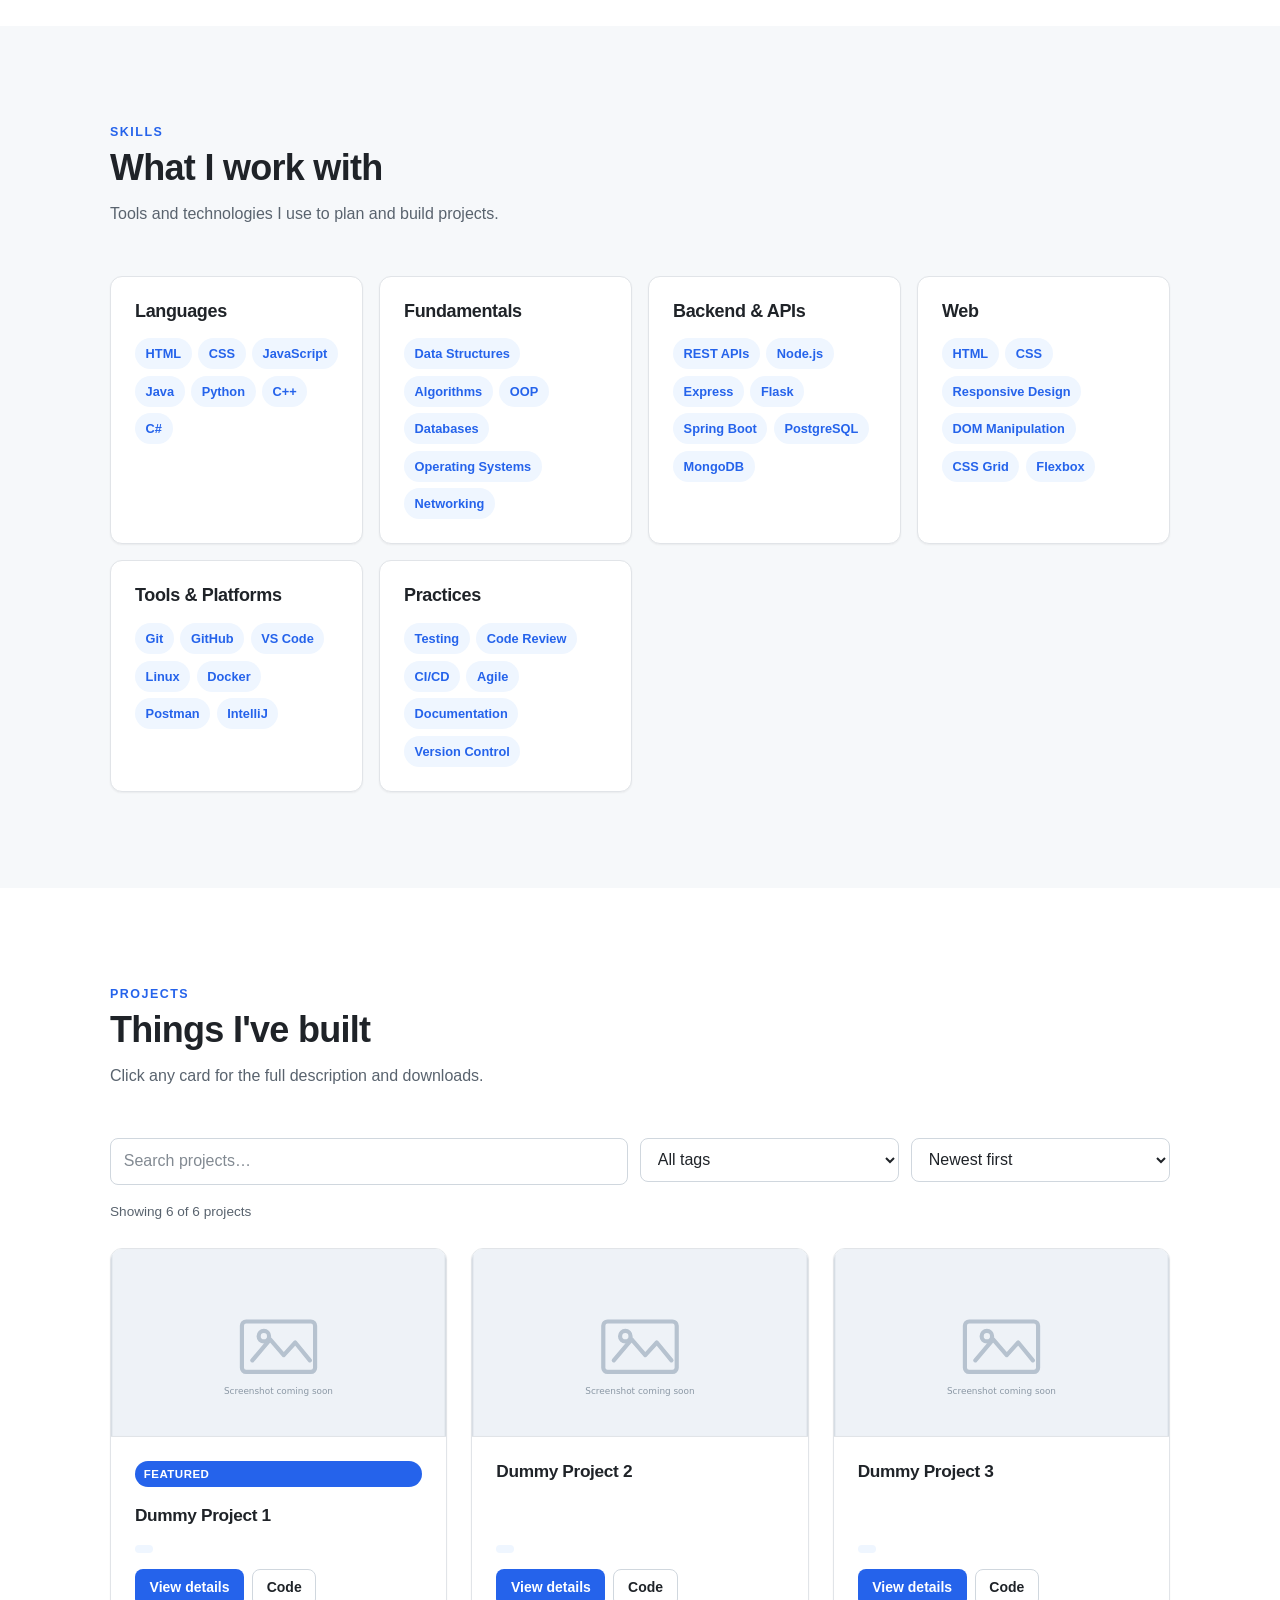
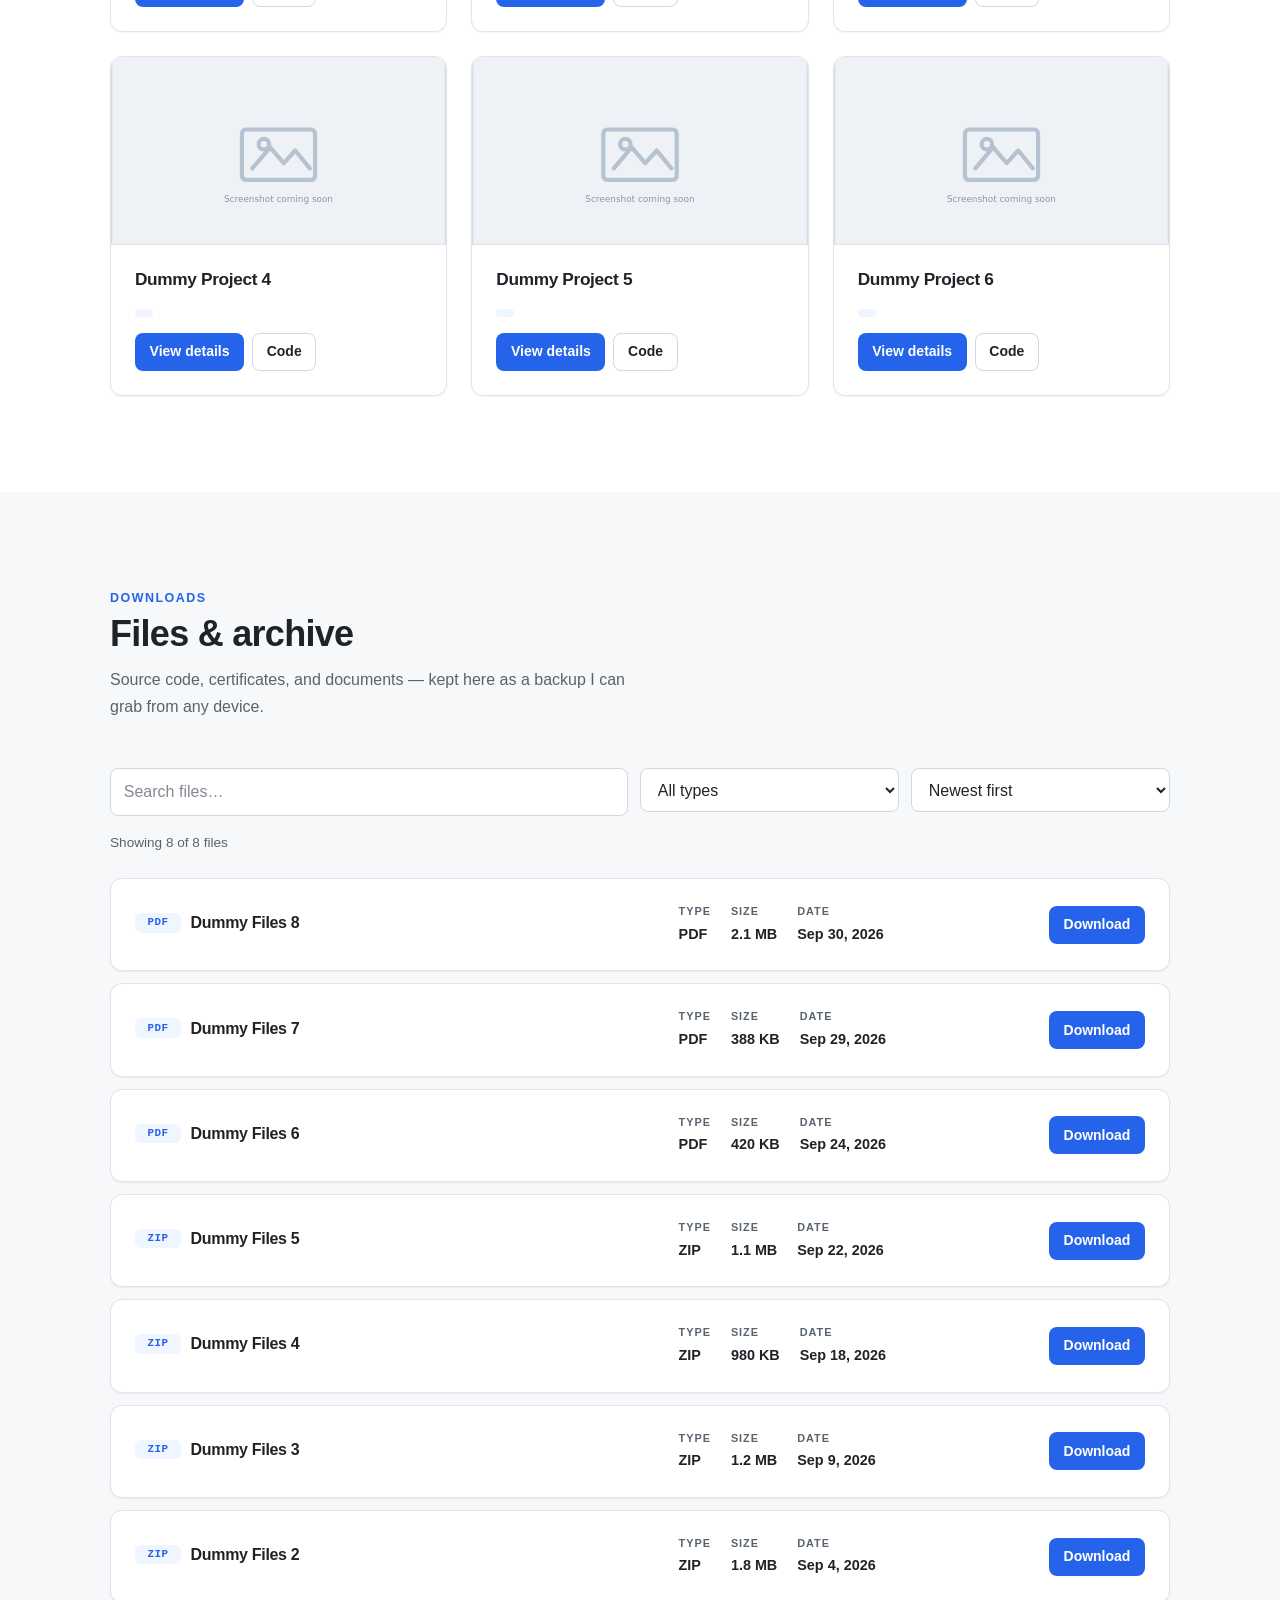
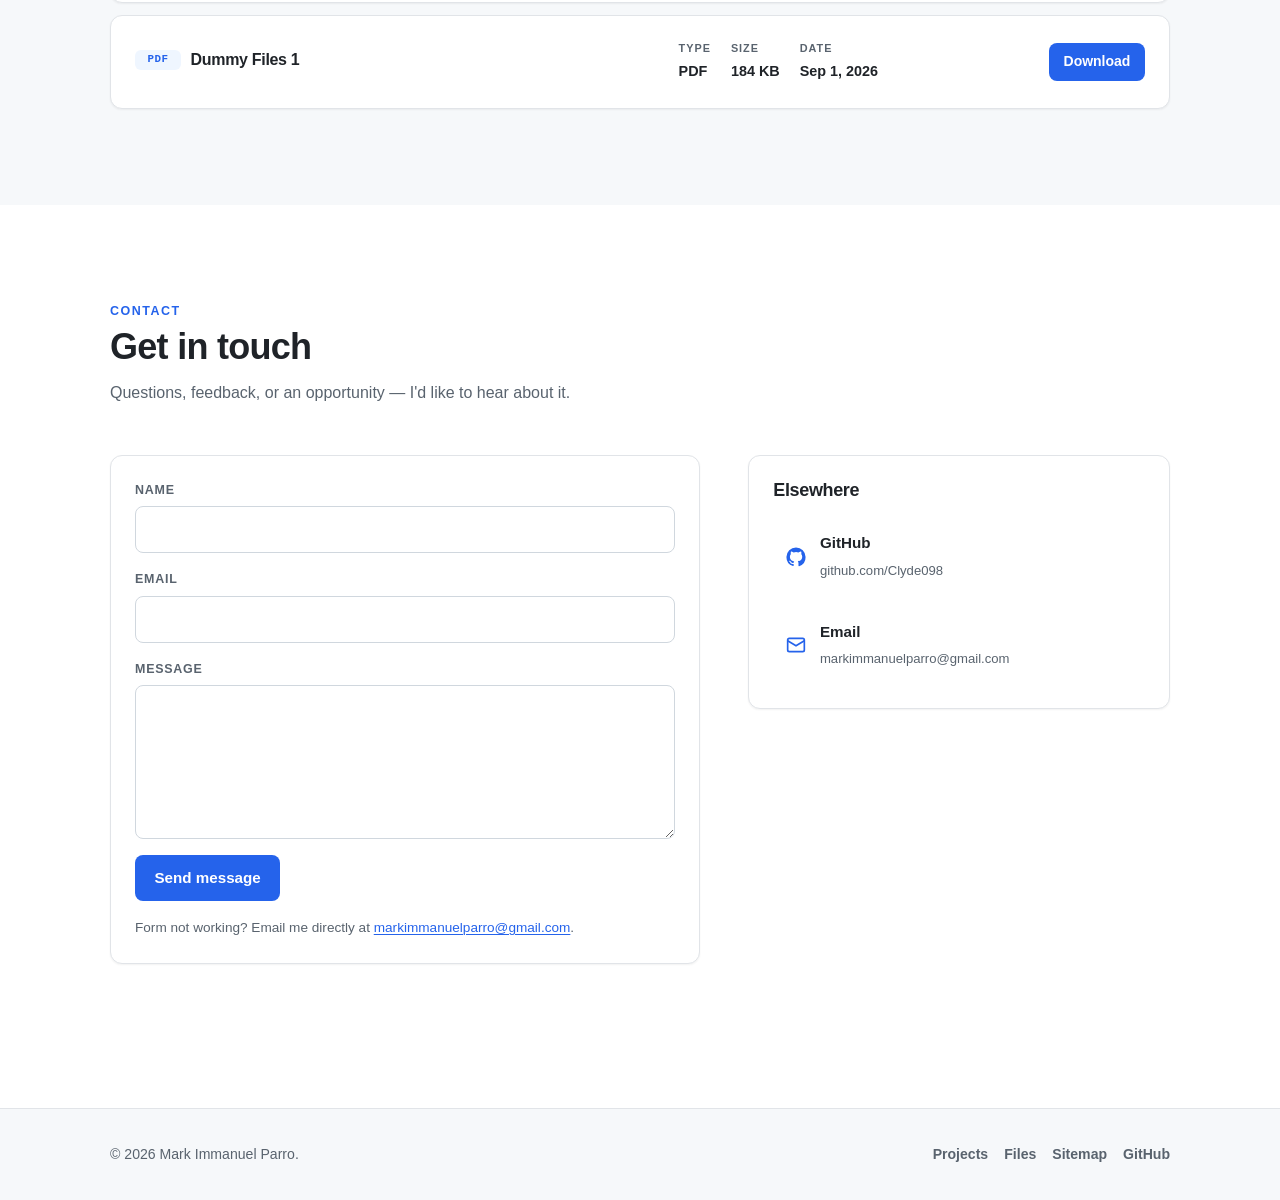
==== commit bba798f8: "Final edit" ====
--- a/index.html
+++ b/index.html
@@ -178,7 +178,7 @@
             and a game engine such as Godot or Unity.
           </p>
           <p>
-            Outside of coursework I keep this site as a working archive. Every project
+            I keep this site as a working archive. Every project
             I finish ends up in the
             <a href="#files">Files section</a> and <a href="#projects">Projects section</a>, 
             so I always have a backup I can download from anywhere.
